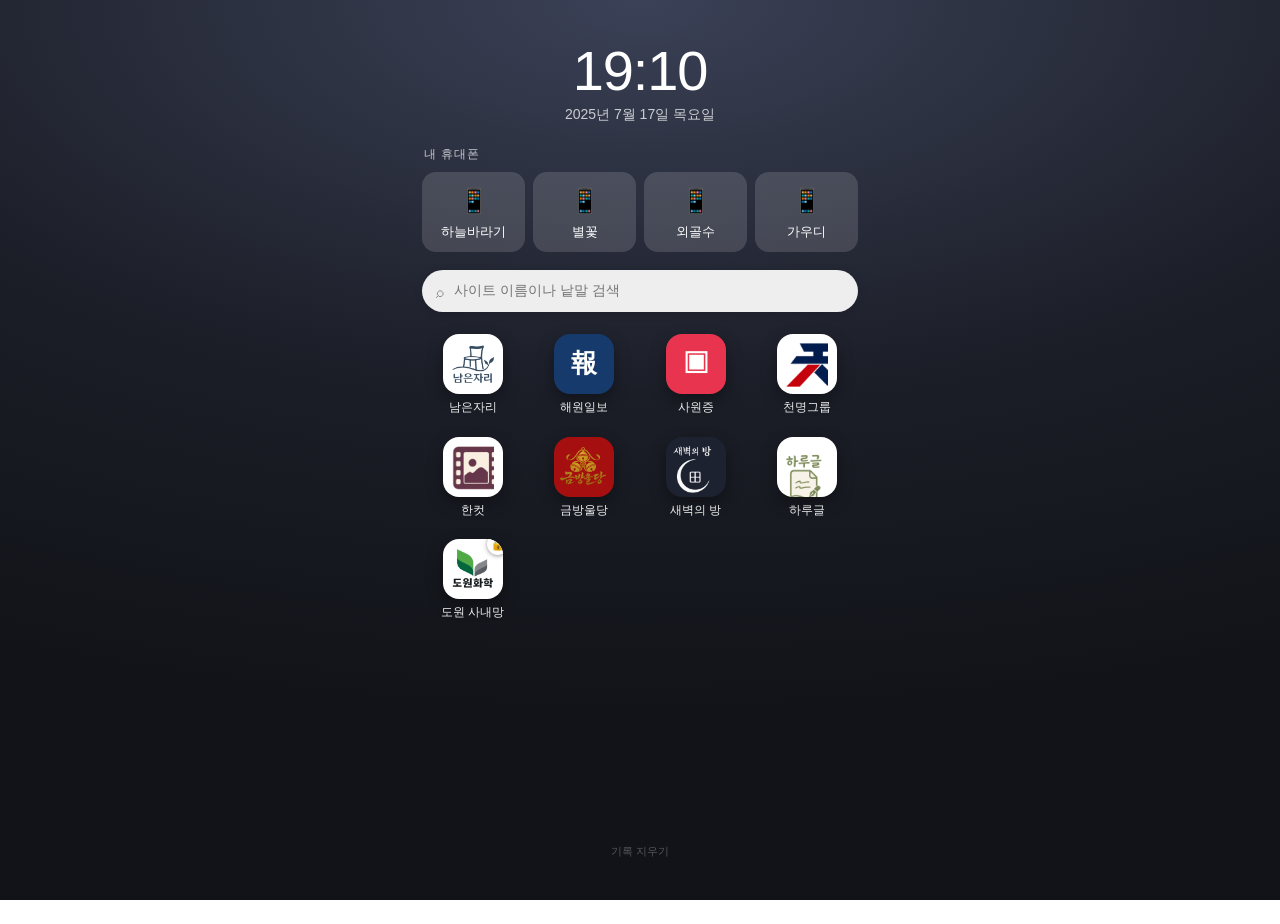
==== site/index.html @ e80f3ec2 "시트 2026-11-25 반영: 4 인물별 휴대폰(S12~S15)·주소창·상인회 카페(S16), 휴대폰 잠금 없앰과 이다음 보안 폴더, 진행 화면을 진행 카드 A~F로 - 빌드: " ====
<!doctype html>
<html lang="ko">
<head>
<meta charset="utf-8">
<meta name="viewport" content="width=device-width, initial-scale=1, viewport-fit=cover">
<meta name="robots" content="noindex, nofollow, noarchive">
<meta name="theme-color" content="#111318">
<title>홈</title>
<link rel="stylesheet" href="assets/style.css?v=202611250617">
</head>
<body>
<div id="app"></div>
<div id="toast" role="status" aria-live="polite"></div>
<noscript>자바스크립트를 켜야 볼 수 있습니다.</noscript>
<script src="assets/data.js?v=202611250617"></script>
<script src="assets/photos.js?v=202611250617"></script>
<script src="assets/app.js?v=202611250617"></script>
</body>
</html>
---- site/assets/style.css ----
/* 꺼지지 않는 이름 · 4막 사이트. 세로 390px 기준, 외부 폰트·CDN 없음 */
:root {
  --sans: "Apple SD Gothic Neo", "Malgun Gothic", "맑은 고딕", "Noto Sans KR", "Noto Sans CJK KR", sans-serif;
  --serif: "AppleMyungjo", "Nanum Myeongjo", "Noto Serif KR", "Noto Serif CJK KR", "Batang", serif;
}
* { box-sizing: border-box; }
html { -webkit-text-size-adjust: 100%; }
body { margin: 0; font-family: var(--sans); font-size: 15px; line-height: 1.55; color: #222; background: #e9e9e9; word-break: keep-all; overflow-wrap: anywhere; }
a { color: inherit; text-decoration: none; }
ul { list-style: none; margin: 0; padding: 0; }
h1, h2, h3 { margin: 0; }
button, input { font: inherit; }
#app { max-width: 480px; margin: 0 auto; min-height: 100vh; background: #fff; position: relative; padding-bottom: 24px; }
.b-hub #app, .b-dev #app { background: transparent; }

/* 공통 */
.pill { position: fixed; left: 50%; bottom: calc(10px + env(safe-area-inset-bottom)); transform: translateX(-50%); z-index: 50; padding: 6px 18px; border-radius: 99px; background: rgba(20, 22, 28, .72); color: #fff; font-size: 12px; letter-spacing: .1em; backdrop-filter: blur(6px); }
#toast { position: fixed; left: 50%; bottom: 70px; transform: translate(-50%, 20px); opacity: 0; transition: .25s; z-index: 60; background: rgba(0, 0, 0, .82); color: #fff; padding: 9px 16px; border-radius: 8px; font-size: 13px; pointer-events: none; max-width: 86vw; text-align: center; }
#toast.on { opacity: 1; transform: translate(-50%, 0); }
.tabs { display: flex; overflow-x: auto; white-space: nowrap; scrollbar-width: none; -webkit-overflow-scrolling: touch; }
.tabs::-webkit-scrollbar { display: none; }
.tabs a { flex: none; padding: 10px 12px; }
.btn { display: inline-block; border: 0; border-radius: 6px; padding: 9px 16px; background: #333; color: #fff; font-size: 14px; cursor: pointer; }
.btn.ghost { background: transparent; color: inherit; box-shadow: inset 0 0 0 1px currentColor; opacity: .75; }
.post-x { padding: 14px 16px; font-size: 15.5px; }
.post-x p { margin: 0 0 1em; }
.post-x.dim { color: #888; }
.ph { margin: 10px 0 14px; padding: 26px 18px 18px; border-radius: 6px; background: repeating-linear-gradient(135deg, #eceae4 0 10px, #e4e1da 10px 20px); color: #555; font-size: 13.5px; position: relative; line-height: 1.6; }
.ph-k { position: absolute; top: 6px; left: 10px; font-size: 10.5px; letter-spacing: .12em; color: #999; }
.rule { margin: 14px 0; padding: 4px 0; border-top: 1px dashed #bbb; border-bottom: 1px dashed #bbb; text-align: center; font-size: 12px; color: #888; }
.blind { margin: 16px; padding: 28px 16px; border-radius: 6px; background: #f2f2f2; color: #777; text-align: center; font-size: 14px; }
.blind small { display: block; margin-top: 6px; font-size: 12px; color: #999; }
.lockbox { margin: 18px 16px; padding: 24px 16px; text-align: center; border: 1px dashed #bbb; border-radius: 8px; color: #666; }
.lk-i { font-size: 28px; }
.lk-m { margin: 6px 0 12px; font-size: 14px; }
.cms { border-top: 8px solid #f2f2f2; padding: 12px 16px; }
.cms-h { font-size: 13px; color: #666; margin-bottom: 6px; }
.cm { padding: 10px 0; border-bottom: 1px solid #f0f0f0; }
.cm.re { padding-left: 18px; background: #fafafa; }
.cm-h { font-size: 12.5px; color: #888; display: flex; gap: 8px; align-items: baseline; flex-wrap: wrap; }
.cm-who { font-weight: 700; color: #444; }
.re-mark { color: #bbb; }
.op { font-size: 10.5px; border: 1px solid currentColor; border-radius: 3px; padding: 0 3px; color: #c55; font-weight: 400; }
.cm-x { font-size: 14.5px; margin-top: 2px; }
.cm-empty { padding: 20px 16px; text-align: center; color: #999; font-size: 13px; }
.lbl { font-size: 10.5px; padding: 1px 5px; border-radius: 3px; background: #444; color: #fff; vertical-align: 2px; font-weight: 400; }
.dim { opacity: .62; }
.pager { display: flex; flex-wrap: wrap; justify-content: center; gap: 4px; padding: 14px; font-size: 13px; }
.pager a, .pager b { min-width: 28px; padding: 3px 6px; text-align: center; border-radius: 4px; }
.pager b { background: #444; color: #fff; }
.search { display: flex; gap: 6px; padding: 10px 16px; }
.search input { flex: 1; min-width: 0; padding: 8px 10px; border: 1px solid #ccc; border-radius: 4px; background: #fff; color: #222; }
.search button { padding: 8px 12px; border: 0; border-radius: 4px; background: #555; color: #fff; }
.hits { padding: 0 16px; font-size: 13px; color: #777; }
.bdesc { margin: 0; padding: 10px 16px; font-size: 12.5px; color: #777; background: #fafafa; border-bottom: 1px solid #eee; }
.crumb { font-size: 12px; color: #888; margin-bottom: 4px; }
.likes { text-align: center; padding: 6px 0 16px; font-size: 13px; color: #888; }
.more { display: block; margin: 12px 16px; padding: 10px; text-align: center; border: 1px solid #ddd; border-radius: 6px; font-size: 14px; }
.login-box { margin: 20px 16px; padding: 18px 16px; border: 1px solid #ddd; border-radius: 8px; background: #fff; color: #222; }
.login-box h2 { font-size: 17px; margin-bottom: 10px; }
.login-box label { display: block; font-size: 13px; color: #666; margin-bottom: 10px; }
.login-box input { display: block; width: 100%; margin-top: 4px; padding: 10px; border: 1px solid #ccc; border-radius: 5px; font-size: 16px; background: #fff; color: #222; }
.login-box .btn { width: 100%; margin-top: 4px; }
.login-box p { font-size: 14px; }
.login-err { color: #c33; font-size: 13px; margin: 8px 0 0; }
.hint { color: #888; font-size: 12px !important; }
.me-box { padding: 18px 16px; border-bottom: 8px solid #f2f2f2; }
.me-box h2 { font-size: 18px; }
.me-box h2 small { font-size: 12px; color: #999; font-weight: 400; }
.me-box p { margin: 4px 0 12px; font-size: 13px; color: #888; }
.me-h { font-size: 13px; color: #777; padding: 12px 16px 4px; font-weight: 400; }
.me-list li a { display: block; padding: 11px 16px; border-bottom: 1px solid #f0f0f0; }
.me-list b { font-weight: 500; }
.me-list span { display: block; font-size: 12px; color: #999; }
.me-sec { padding: 12px 16px 6px; font-size: 12.5px; font-weight: 700; color: #666; border-bottom: 1px solid #f0f0f0; }
.me-cms p { margin: 0 0 3px; font-size: 14px; line-height: 1.45; }
.me-cms span { overflow: hidden; text-overflow: ellipsis; white-space: nowrap; }
.me-box h2 .av, .me-box h2 img.av { width: 26px; height: 26px; vertical-align: -6px; margin-right: 7px; }
.pg-h { padding: 12px 16px; font-size: 16px; border-bottom: 1px solid #eee; }
.pg-h small { font-size: 12px; color: #999; font-weight: 400; }
.th-list li a { display: grid; grid-template-columns: 1fr auto; padding: 12px 16px; border-bottom: 1px solid #f0f0f0; }
.th-list p { grid-column: 1 / -1; margin: 2px 0; font-size: 13.5px; color: #666; }
.th-list em { grid-column: 1 / -1; font-size: 11.5px; color: #aaa; font-style: normal; }
.th-n { font-size: 11px; background: #888; color: #fff; border-radius: 99px; padding: 0 7px; align-self: center; }
.note-list { padding: 8px 12px; }
.note { margin: 8px 0; padding: 10px 12px; border: 1px solid #e3e3e3; border-radius: 6px; background: #fff; }
.note.sent { background: #f6f8fb; }
.note-h { display: flex; justify-content: space-between; gap: 8px; font-size: 12px; color: #888; margin-bottom: 4px; }
.note-h em { font-style: normal; }
.note-x { font-size: 14.5px; }

/* 광고 */
.ad { display: block; margin: 0; padding: 10px 14px; background: #f7f3e8; border: 1px solid #e7dfc8; font-size: 13px; color: #5a4a20; position: relative; }
.ad-badge { display: inline-block; font-size: 9.5px; letter-spacing: .08em; padding: 0 4px; margin-right: 6px; border: 1px solid currentColor; border-radius: 2px; opacity: .7; vertical-align: 1px; }
.ad-who { margin-right: 6px; }
.ad-top { border-width: 0 0 1px; }
.ad-mid { margin: 10px 12px; border-radius: 6px; }
.ad-bottom { margin: 16px 12px 0; border-radius: 6px; }
.ad-cached { filter: saturate(.7); }
.ad-cached::after { content: ""; position: absolute; inset: 0; background: repeating-linear-gradient(0deg, rgba(255, 255, 255, .0) 0 3px, rgba(255, 255, 255, .25) 3px 4px); pointer-events: none; }
.ad-halt { margin: 0; padding: 18px; text-align: center; background: #f4f4f4; color: #aaa; font-size: 12px; letter-spacing: .1em; border: 1px dashed #d4d4d4; }
.ad-row { list-style: none; }

/* ── 허브 ── */
body.b-hub { background: radial-gradient(120% 80% at 50% 0%, #3b4157 0%, #1b1e27 55%, #111318 100%) fixed; color: #fff; }
.hub { min-height: 100vh; padding: 40px 22px 30px; display: flex; flex-direction: column; }
.hub-clock { text-align: center; margin-bottom: 34px; }
.hub-clock b { display: block; font-size: 56px; font-weight: 200; letter-spacing: -.02em; line-height: 1.1; }
.hub-clock span { font-size: 14px; opacity: .75; }
.hub-grid { display: grid; grid-template-columns: repeat(4, 1fr); gap: 22px 10px; }
.app { display: flex; flex-direction: column; align-items: center; gap: 6px; text-align: center; }
.app-ic { width: 60px; height: 60px; border-radius: 16px; display: grid; place-items: center; font-size: 26px; font-weight: 700; color: #fff; position: relative; box-shadow: 0 6px 16px rgba(0, 0, 0, .35); font-family: var(--serif); }
.app-lock { position: absolute; right: -6px; top: -6px; font-size: 13px; font-style: normal; background: #fff; border-radius: 99px; width: 22px; height: 22px; display: grid; place-items: center; box-shadow: 0 1px 4px rgba(0, 0, 0, .4); }
.app-l { font-size: 11.5px; line-height: 1.25; opacity: .92; }
.hub-reset { margin-top: auto; align-self: center; background: none; border: 0; color: rgba(255, 255, 255, .28); font-size: 11px; padding: 30px 10px 10px; }

/* ── S1 남은자리 : 2010년대 커뮤니티 ── */
body.b-S1 { background: #dcdfdb; }
.skin-S1 { font-size: 14px; }
.s1-h { background: #4d5b52; color: #fff; padding: 12px 14px 10px; display: flex; align-items: baseline; gap: 8px; flex-wrap: wrap; }
.s1-logo { font-size: 21px; font-weight: 800; letter-spacing: -.03em; }
.s1-tag { font-size: 11px; opacity: .7; flex: 1; }
.s1-acct { font-size: 12px; padding: 2px 8px; border: 1px solid rgba(255, 255, 255, .5); border-radius: 3px; }
.s1-tabs { background: #f3f4f1; border-bottom: 2px solid #4d5b52; font-size: 13px; }
.s1-tabs a.on { font-weight: 700; color: #2f3b33; box-shadow: inset 0 -3px 0 #4d5b52; }
.s1-pin li a { display: block; padding: 8px 14px; border-bottom: 1px solid #eee; background: #fbfbf7; font-size: 13px; }
.pin { font-size: 10.5px; background: #c0392b; color: #fff; padding: 1px 5px; border-radius: 2px; margin-right: 6px; }
.s1-row a { display: block; padding: 9px 14px; border-bottom: 1px solid #ececec; }
.s1-t { font-size: 14.5px; color: #222; }
.s1-row .hd { color: #4d5b52; font-size: 12.5px; }
.s1-row .cc { color: #e46a2c; font-size: 12px; }
.s1-m { font-size: 11.5px; color: #999; margin-top: 2px; }
.s1-row.secret .s1-t { color: #8a8a8a; }
.s1-ph { padding: 14px 16px 10px; border-bottom: 1px solid #e3e3e3; background: #fbfbf9; }
.s1-ph h1 { font-size: 18px; line-height: 1.4; }
.s1-pm { font-size: 12px; color: #888; margin-top: 4px; }
.s1-f { padding: 18px 14px; font-size: 11px; color: #999; text-align: center; }
.skin-S1 .ad { background: #fffbe9; }

/* ── S5 해원일보 : 신문 ── */
body.b-S5 { background: #e6e9ee; }
.s5-h { text-align: center; padding: 10px 14px 8px; border-bottom: 3px double #163a6b; }
.s5-date { font-size: 11px; color: #777; text-align: left; }
.s5-logo { display: block; font-family: var(--serif); font-size: 36px; font-weight: 900; color: #163a6b; letter-spacing: .08em; line-height: 1.2; }
.s5-sub { font-size: 10.5px; color: #888; letter-spacing: .08em; }
.s5-tabs { background: #163a6b; color: #cfd8e8; font-size: 13.5px; }
.s5-tabs a.on { color: #fff; font-weight: 700; box-shadow: inset 0 -3px 0 #f2c14e; }
.s5-sec { font-family: var(--serif); font-size: 17px; padding: 14px 16px 6px; border-bottom: 1px solid #163a6b; margin: 0 0 4px; }
.s5-it a { display: block; padding: 12px 16px; border-bottom: 1px solid #eee; }
.s5-it h3 { font-family: var(--serif); font-size: 16px; line-height: 1.4; font-weight: 700; }
.s5-it.big h3 { font-size: 19px; }
.s5-it p { margin: 6px 0 0; font-size: 13.5px; color: #555; }
.s5-m { font-size: 11.5px; color: #999; margin-top: 4px; }
.s5-ah { padding: 16px 16px 10px; border-bottom: 1px solid #ddd; }
.s5-ah h1 { font-family: var(--serif); font-size: 21px; line-height: 1.45; }
.s5-by { font-size: 12px; color: #888; margin-top: 8px; }
.s5-x { font-family: var(--serif); font-size: 16.5px; line-height: 1.85; }
.s5-f { padding: 18px; font-size: 11px; text-align: center; color: #999; background: #f5f6f8; margin-top: 18px; }
.chips { display: flex; gap: 6px; padding: 0 16px 8px; overflow-x: auto; }
.chips a { flex: none; padding: 3px 10px; border: 1px solid #c8d0de; border-radius: 99px; font-size: 12.5px; color: #163a6b; }
.chips a.on { background: #163a6b; color: #fff; }
.skin-S5 .ad { background: #eef3fb; border-color: #d4dff0; color: #234; }
.skin-S5 .ad-top { text-align: center; }

/* ── S9 사원증 : 직장인 익명 앱 ── */
body.b-S9 { background: #f2f3f5; }
.skin-S9 { background: #f2f3f5 !important; }
.s9-h { background: #fff; padding: 12px 16px; display: flex; justify-content: space-between; align-items: center; border-bottom: 1px solid #eee; }
.s9-logo { font-weight: 900; font-size: 20px; color: #e8344e; letter-spacing: -.04em; }
.s9-s { font-size: 22px; color: #555; }
/* 회사 목록 */
.s9-back { font-size: 26px; line-height: 1; margin-right: 6px; color: #555; }
.s9-h .s9-logo { flex: 1; }
.s9-sec { font-size: 15px; padding: 14px 16px 4px; }
.s9-cos { margin: 4px 10px; background: #fff; border-radius: 10px; }
.s9-cos li a { display: grid; grid-template-columns: 40px 1fr auto; gap: 12px; align-items: center; padding: 11px 14px; border-bottom: 1px solid #f1f2f4; }
.s9-cos li:last-child a { border-bottom: 0; }
.s9-cos b { display: block; font-size: 15px; }
.s9-cos small, .s9-coh small { font-size: 12px; color: #8a8f99; }
.s9-cos em { font-style: normal; color: #bbb; font-size: 20px; }
.s9-lg { width: 40px; height: 40px; border-radius: 10px; display: grid; place-items: center; color: #fff; font-weight: 800; font-size: 17px; }
.s9-coh { display: flex; align-items: center; gap: 12px; padding: 12px 16px; background: #fff; border-bottom: 1px solid #eee; }
.s9-coh b { display: block; font-size: 17px; }
.s9-err { margin: 60px 24px; text-align: center; color: #666; }
.s9-err-i { font-size: 40px; color: #c7cbd2; }
.s9-err b { display: block; margin: 10px 0 6px; font-size: 16px; color: #333; }
.s9-err p { font-size: 13px; margin: 0 0 18px; }
.s9-tabs { background: #fff; font-size: 14px; border-bottom: 1px solid #eee; }
.s9-tabs a { color: #999; }
.s9-tabs a.on { color: #111; font-weight: 700; box-shadow: inset 0 -2px 0 #111; }
.skin-S9 .bdesc { background: transparent; border: 0; }
.s9-c a { display: block; margin: 8px 10px; padding: 14px; background: #fff; border-radius: 10px; }
.s9-co { font-size: 12px; color: #8a8f99; }
.s9-c h3 { font-size: 15.5px; margin: 4px 0; line-height: 1.4; }
.s9-c p { margin: 0; font-size: 13.5px; color: #666; display: -webkit-box; -webkit-line-clamp: 2; -webkit-box-orient: vertical; overflow: hidden; }
.s9-m { display: flex; gap: 12px; margin-top: 8px; font-size: 12px; color: #9aa0aa; }
.s9-m.big { padding: 0 16px 12px; }
.s9-ph { padding: 16px; background: #fff; }
.s9-ph h1 { font-size: 18px; line-height: 1.4; margin-bottom: 6px; }
.skin-S9 .post-x, .skin-S9 .cms { background: #fff; }
.skin-S9 .ad { background: #fff; border: 0; border-radius: 10px; margin: 8px 10px; color: #333; }
.skin-S9 .ad-badge { color: #e8344e; }

/* ── S10 새벽의 방 : 다크·저채도 ── */
body.b-S10 { background: #0e1015; }
.skin-S10 { background: #14161c !important; color: #b9bec9; }
.s10-109 { position: sticky; top: 0; z-index: 10; background: #2a2620; color: #e6cf9c; padding: 8px 14px; font-size: 12.5px; border-bottom: 1px solid #3c352a; }
.s10-109 b { display: block; font-size: 14px; color: #f3dfb0; }
.s10-109 span { opacity: .85; }
.s10-h { display: flex; justify-content: space-between; align-items: center; padding: 14px 16px 8px; }
.s10-logo { font-size: 18px; color: #d4d8e0; letter-spacing: .05em; }
.s10-logo::before { content: "☾ "; color: #7d8aa8; }
.s10-acct { font-size: 12px; color: #7d8496; }
.s10-tabs { font-size: 13.5px; border-bottom: 1px solid #23262f; }
.s10-tabs a { color: #6d7384; }
.s10-tabs a.on { color: #cfd4de; box-shadow: inset 0 -2px 0 #56607a; }
.skin-S10 .bdesc { background: #181b22; color: #6d7384; border-color: #23262f; }
.s10-r a, .s10-r.del { display: block; padding: 12px 16px; border-bottom: 1px solid #1f222a; }
.s10-r.del { color: #535868; font-size: 13px; display: flex; justify-content: space-between; }
.s10-r.del em { font-style: normal; font-size: 11px; }
.s10-t { color: #c3c8d2; font-size: 14.5px; }
.s10-t b { color: #7d8aa8; font-size: 12px; font-weight: 400; }
.s10-m { font-size: 11.5px; color: #5d6373; margin-top: 2px; }
.s10-ph { padding: 16px; border-bottom: 1px solid #23262f; }
.s10-ph h1 { font-size: 17px; color: #d4d8e0; font-weight: 500; }
.skin-S10 .post-x { color: #b9bec9; line-height: 1.8; }
.skin-S10 .cms { border-color: #0e1015; }
.skin-S10 .cm { border-color: #1f222a; }
.skin-S10 .cm.re { background: #171a21; }
.skin-S10 .cm-who { color: #9aa1b0; }
.skin-S10 .blind, .skin-S10 .lockbox { background: #191c23; color: #6d7384; border-color: #2a2e38; }
.skin-S10 .login-box, .skin-S10 .note { background: #191c23; border-color: #2a2e38; color: #b9bec9; }
.skin-S10 .login-box input { background: #0f1116; border-color: #2a2e38; color: #ddd; }
.skin-S10 .btn { background: #3a4152; }
.skin-S10 .pager b { background: #3a4152; }
.skin-S10 .th-list li a, .skin-S10 .me-list li a, .skin-S10 .pg-h, .skin-S10 .me-box { border-color: #1f222a; }
.skin-S10 .note.sent { background: #1c2029; }
.s10-ad { background: #191c23 !important; border-color: #2a2e38 !important; color: #9aa1b0 !important; }
.s10-f { padding: 18px; font-size: 11px; text-align: center; color: #4d5260; }

/* ── S6 금방울당 : 2000년대 점집 홈페이지 ── */
body.b-S6 { background: #5a0000 url("data:image/svg+xml,%3Csvg xmlns='http://www.w3.org/2000/svg' width='40' height='40'%3E%3Ctext x='8' y='28' font-size='20' fill='%23700000'%3E%E5%8D%8D%3C/text%3E%3C/svg%3E"); }
.skin-S6 { background: #fff8dc !important; color: #3a0000; font-family: "Gungsuh", "궁서", var(--serif); }
.s6-h { background: linear-gradient(#b30000, #7a0000); color: #ffd700; text-align: center; padding: 10px 6px 0; border-bottom: 4px ridge #ffd700; }
.s6-bells { font-size: 13px; letter-spacing: .4em; }
.s6-logo { display: block; font-size: 38px; font-weight: 900; text-shadow: 2px 2px 0 #4a0000, 0 0 10px #ff0; letter-spacing: .1em; }
.s6-sub { font-size: 12px; color: #ffe9a0; margin-bottom: 6px; }
.s6-mq { overflow: hidden; white-space: nowrap; background: #000; color: #ff0; font-size: 13px; padding: 4px 0; }
.s6-mq span { display: inline-block; padding-left: 100%; animation: mq 22s linear infinite; }
@keyframes mq { to { transform: translateX(-100%); } }
.s6-nav { display: flex; flex-wrap: wrap; justify-content: center; gap: 4px; padding: 8px; background: #ffe4b5; border-bottom: 2px dotted #b30000; }
.s6-nav a { padding: 3px 8px; background: #b30000; color: #fff; font-size: 13px; border: 2px outset #ff6b6b; }
.s6-nav a.on { background: #ffd700; color: #b30000; border-style: inset; }
.s6-acct { text-align: center; font-size: 12.5px; padding: 6px; color: #8b0000; }
.s6-acct a { text-decoration: underline; color: #00f; }
.s6-tt { text-align: center; font-size: 18px; color: #b30000; padding: 10px; }
.s6-tb { width: calc(100% - 16px); margin: 0 8px; border-collapse: collapse; font-size: 13.5px; background: #fff; }
.s6-tb th { background: #8b0000; color: #ffd700; padding: 4px; border: 1px solid #b8860b; font-weight: 400; }
.s6-tb td { border: 1px solid #deb887; padding: 6px; vertical-align: top; }
.s6-tb td:first-child, .s6-tb td:last-child { text-align: center; font-size: 11.5px; white-space: nowrap; color: #996; }
.s6-tb a { color: #00c; text-decoration: underline; }
.s6-tb .cc { color: #f00; font-size: 11px; }
.s6-w { font-size: 11px; color: #996; }
.s6-ph { margin: 10px 8px 0; padding: 10px; background: #8b0000; color: #ffe9a0; font-size: 12px; }
.s6-ph h1 { font-size: 18px; color: #ffd700; margin-bottom: 4px; }
.s6-x { margin: 0 8px; background: #fff; border: 2px solid #8b0000; border-top: 0; font-size: 15px; }
.skin-S6 .cms { border: 0; background: #fff3c4; margin: 10px 8px; }
.skin-S6 .ad { background: #ff0; color: #c00; border: 3px double #c00; font-weight: 700; text-align: center; animation: blink 1.4s steps(2) infinite; }
@keyframes blink { 50% { border-color: #ffd700; } }
.skin-S6 .pager a { color: #00c; text-decoration: underline; }
.skin-S6 .pager b { background: #b30000; }
.s6-f { font-size: 11px; text-align: center; padding: 14px 8px; color: #8b4513; font-family: var(--sans); }
.skin-S6 .login-box, .skin-S6 .note { border: 2px solid #8b0000; background: #fff; }
.skin-S6 .btn { background: #b30000; border-radius: 0; }

/* ── S8 천명그룹 : 반듯한 대기업 ── */
body.b-S8 { background: #e8edf4; }
.s8-h { padding: 14px 18px; display: flex; align-items: baseline; gap: 10px; border-bottom: 1px solid #e3e8f0; }
.s8-logo { font-size: 18px; color: #0b2f6b; font-weight: 700; }
.s8-logo b { font-family: var(--serif); background: #0b4fa8; color: #fff; padding: 0 6px; margin-right: 4px; }
.s8-en { font-size: 9.5px; color: #8a96a8; letter-spacing: .2em; }
.s8-tabs { font-size: 14px; border-bottom: 1px solid #e3e8f0; }
.s8-tabs a { color: #5d6b80; }
.s8-tabs a.on { color: #0b4fa8; font-weight: 700; box-shadow: inset 0 -2px 0 #0b4fa8; }
.s8-hero { display: block; padding: 46px 22px 40px; background: linear-gradient(135deg, #0b2f6b, #0b4fa8 60%, #4c89d8); color: #fff; }
.s8-hero small { font-size: 11px; letter-spacing: .2em; opacity: .7; }
.s8-hero b { display: block; font-size: 24px; line-height: 1.35; margin: 8px 0; }
.s8-hero span { font-size: 14px; opacity: .85; }
.s8-card { margin: 14px 14px 0; padding: 14px; border: 1px solid #e3e8f0; border-radius: 4px; }
.s8-card h2 { font-size: 15px; color: #0b2f6b; margin-bottom: 6px; }
.s8-card li { display: flex; justify-content: space-between; gap: 10px; padding: 5px 0; font-size: 13.5px; border-top: 1px solid #f2f4f8; }
.s8-card li a { overflow: hidden; text-overflow: ellipsis; white-space: nowrap; }
.s8-card em { font-style: normal; font-size: 11.5px; color: #9aa6b8; flex: none; }
.s8-sh { padding: 22px 18px 16px; background: #f5f8fc; border-bottom: 1px solid #e3e8f0; }
.s8-sh h1 { font-size: 21px; color: #0b2f6b; }
.s8-sh p { margin: 6px 0 0; font-size: 13px; color: #6a778c; }
.s8-r a { display: block; padding: 13px 18px; border-bottom: 1px solid #eef1f6; }
.s8-r b { font-weight: 500; display: block; }
.s8-r span { font-size: 12px; color: #9aa6b8; }
.st { font-style: normal; font-size: 11px; padding: 0 5px; border: 1px solid #b6c2d4; color: #6a778c; border-radius: 2px; }
.st.ok { border-color: #0b4fa8; color: #0b4fa8; }
.s8-ph { padding: 18px 18px 12px; border-bottom: 1px solid #e3e8f0; font-size: 12.5px; color: #8a96a8; }
.s8-ph h1 { font-size: 19px; color: #10203a; line-height: 1.4; margin-bottom: 6px; }
.s8-x { color: #2b3648; }
.skin-S8 .cms { border-top-color: #f5f8fc; }
.skin-S8 .ad { background: #f5f8fc; border-color: #e3e8f0; color: #31445f; }
.s8-f { margin-top: 20px; padding: 20px 18px; background: #10203a; color: #8a96a8; font-size: 11px; line-height: 1.7; }

/* ── S7 도원화학 사내망 : 밋밋한 인트라넷 ── */
body.b-S7 { background: #d9dee6; }
.skin-S7 { background: #eef1f5 !important; font-size: 13.5px; }
.s7-h { background: #2b4c7e; color: #fff; padding: 10px 14px; display: flex; justify-content: space-between; align-items: center; gap: 8px; flex-wrap: wrap; }
.s7-logo { font-size: 15px; letter-spacing: .05em; }
.s7-me { font-size: 11.5px; opacity: .85; }
.s7-me a { text-decoration: underline; }
.s7-tabs { background: #dfe5ee; font-size: 13px; border-bottom: 1px solid #c3cbd8; }
.s7-tabs a.on { background: #fff; font-weight: 700; color: #2b4c7e; }
.s7-banner { background: #fff9e6 !important; color: #6b5500 !important; border-color: #f0e2b0 !important; font-size: 12.5px; }
.s7-tt { font-size: 15px; padding: 12px 14px 0; color: #2b4c7e; }
.skin-S7 .bdesc { background: transparent; border: 0; }
.s7-tb { width: calc(100% - 20px); margin: 6px 10px; border-collapse: collapse; background: #fff; font-size: 13px; }
.s7-tb th { white-space: nowrap; background: #e6ebf2; border-top: 2px solid #2b4c7e; padding: 6px 4px; font-weight: 500; color: #445; }
.s7-tb td { border-bottom: 1px solid #e3e7ee; padding: 7px 5px; vertical-align: top; }
.s7-tb td:first-child, .s7-tb td:last-child { text-align: center; color: #889; font-size: 11.5px; white-space: nowrap; }
.s7-tb td.t { text-align: left; color: #222; }
.s7-tb .w { font-size: 11px; color: #99a; }
.s7-tb .cc { color: #2b4c7e; font-size: 11px; }
.s7-ph { padding: 12px 10px 0; }
.s7-ph h1 { font-size: 16px; padding: 8px 4px; }
.s7-meta { width: 100%; border-collapse: collapse; font-size: 12px; background: #fff; }
.s7-meta th, .s7-meta td { border: 1px solid #dde2ea; padding: 4px 6px; }
.s7-meta th { background: #f2f4f8; font-weight: 400; color: #667; white-space: nowrap; }
.s7-x { margin: 10px; background: #fff; border: 1px solid #dde2ea; font-family: "Dotum", "돋움", var(--sans); font-size: 14px; }
.skin-S7 .cms { background: #fff; margin: 0 10px; border: 1px solid #dde2ea; }
.s7-f { text-align: center; font-size: 11px; color: #889; padding: 16px; }
.s7-gate { padding: 60px 18px 20px; text-align: center; }
.s7-gl { font-size: 24px; color: #2b4c7e; letter-spacing: .05em; }
.s7-gate > p { font-size: 13px; color: #667; }
.s7-gate .login-box { text-align: left; border-color: #c3cbd8; }
.s7-gate .btn { background: #2b4c7e; border-radius: 2px; }
.s7-gate small { display: block; font-size: 11px; color: #99a; margin-top: 10px; }
.s7-warn { margin: 0 16px; padding: 10px 12px; border: 1px solid #e0a800; background: #fff6d6; color: #6b5500; font-size: 12.5px; text-align: left; }
.s7-warn b { display: block; }

/* ── S4 한컷 : 사진 SNS ── */
body.b-S4 { background: #fafafa; }
.s4-h { position: sticky; top: 0; z-index: 5; display: flex; justify-content: space-between; align-items: center; padding: 10px 16px; background: rgba(255, 255, 255, .96); border-bottom: 1px solid #efefef; }
.s4-logo { font-size: 22px; font-weight: 800; font-style: italic; letter-spacing: -.04em; background: linear-gradient(90deg, #f09433, #dc2743, #8a3ab9); -webkit-background-clip: text; background-clip: text; color: transparent; }
.s4-dm { font-size: 20px; position: relative; }
.s4-dm i { position: absolute; right: -10px; top: -4px; font-size: 10px; font-style: normal; }
.s4-prof { display: grid; grid-template-columns: auto 1fr; gap: 14px 16px; padding: 16px; align-items: center; }
.s4-av { width: 78px; height: 78px; border-radius: 50%; display: grid; place-items: center; font-weight: 700; color: #fff; background: linear-gradient(135deg, #f7b267, #e05780); box-shadow: 0 0 0 3px #fff, 0 0 0 5px #e05780; }
.s4-av.sm { width: 30px; height: 30px; font-size: 10px; box-shadow: none; }
.s4-stats { display: flex; justify-content: space-around; text-align: center; font-size: 12.5px; color: #555; }
.s4-stats b { display: block; font-size: 16px; color: #111; }
.s4-bio { grid-column: 1 / -1; font-size: 13.5px; }
.s4-bio span, .s4-bio small { color: #8e8e8e; }
.s4-grid { display: grid; grid-template-columns: repeat(3, 1fr); gap: 2px; }
.s4-tile { aspect-ratio: 1; display: flex; align-items: flex-end; padding: 6px; color: rgba(40, 30, 30, .55); font-size: 10.5px; line-height: 1.3; overflow: hidden; }
.s4-tile.blind-t { background: #e9e9e9; justify-content: center; align-items: center; font-size: 22px; color: #aaa; position: relative; }
.s4-tile.blind-t i { position: absolute; inset: -12px; filter: blur(9px) brightness(.75) saturate(.6); }
.s4-tile.blind-t i + span { position: relative; width: 34px; height: 34px; border-radius: 50%; border: 2px solid rgba(255, 255, 255, .85); color: #fff; display: grid; place-items: center; font-size: 18px; font-weight: 700; visibility: visible; }
.s4-ph { display: flex; align-items: center; gap: 8px; padding: 10px 14px; font-size: 14px; }
.s4-photo { aspect-ratio: 1; display: flex; align-items: center; justify-content: center; padding: 28px; text-align: center; color: rgba(30, 20, 20, .62); font-size: 14px; line-height: 1.65; }
.s4-photo.blind-p { background: #ececec; color: #888; }
.s4-act { padding: 8px 14px 0; font-weight: 700; font-size: 14px; }
.s4-cap { padding: 4px 14px; font-size: 14.5px; }
.s4-cap p { display: inline; margin: 0; }
.s4-cap p + p::before { content: ""; display: block; height: .5em; }
.s4-d { padding: 4px 14px 10px; font-size: 11px; color: #8e8e8e; }
.skin-S4 .cms { border-top: 1px solid #efefef; }
.s4-ad { background: #fff !important; border: 1px solid #efefef !important; color: #262626 !important; margin: 10px 0 !important; border-radius: 0 !important; }
.s4-tabbar { position: fixed; bottom: 0; left: 50%; transform: translateX(-50%); width: 100%; max-width: 480px; display: flex; justify-content: space-around; background: #fff; border-top: 1px solid #efefef; padding: 8px 0 calc(8px + env(safe-area-inset-bottom)); font-size: 20px; z-index: 40; }
.s4-tabbar a { opacity: .45; }
.s4-tabbar a.on { opacity: 1; }
.skin-S4 .skin-S4 { padding-bottom: 70px; }

/* ── 휴대폰 (S2·S3·WIRO·보관함) ── */
body.b-dev { background: #2a2c31; }
.phone { min-height: 100vh; color: #111; background: #f6f6f7; position: relative; overflow: hidden; }
.sbar { display: flex; justify-content: space-between; padding: 6px 18px 4px; font-size: 12px; font-weight: 600; position: relative; z-index: 3; }
.phone.lock .sbar, .phone .home ~ .sbar { color: #fff; }
.lock .sbar { color: #fff; position: absolute; left: 0; right: 0; }
.ls-wall { min-height: 100vh; padding: 70px 24px 90px; color: #fff; text-align: center; display: flex; flex-direction: column; align-items: center; }
.flowers { background: radial-gradient(circle at 25% 30%, #f6c6d0 0 8%, transparent 9%), radial-gradient(circle at 70% 22%, #f9e4a8 0 6%, transparent 7%), radial-gradient(circle at 60% 70%, #f2b6c4 0 10%, transparent 11%), radial-gradient(circle at 20% 80%, #d7e8b5 0 7%, transparent 8%), linear-gradient(170deg, #7d8e6a, #4b5a45 70%, #2e372b); }
.sea-photo { background: linear-gradient(rgba(0, 0, 0, .25), rgba(0, 0, 0, .1) 40%, rgba(0, 0, 0, .45)), url(../img/S2-WALL.jpg) center / cover; }
.sea { background: linear-gradient(180deg, #8fb4cf 0%, #6f98b8 38%, #3e6f93 40%, #24506f 70%, #173245 100%); }
.plain { background: linear-gradient(180deg, #232631, #12141a); }
.ls-clock { font-size: 64px; font-weight: 200; line-height: 1; }
.ls-date { font-size: 14px; opacity: .85; margin-top: 6px; }
.ls-noti { margin-top: 18px; padding: 8px 14px; border-radius: 14px; background: rgba(255, 255, 255, .2); font-size: 12px; backdrop-filter: blur(6px); }
.ls-msg { margin: auto 0 10px; font-size: 14px; opacity: .9; }
.ls-back { display: inline-block; margin-top: 18px; font-size: 13px; color: rgba(255, 255, 255, .7); }
.pat { width: 260px; max-width: 80vw; touch-action: none; }
.pat svg { width: 100%; display: block; }
.pat-dot { fill: rgba(255, 255, 255, .55); transition: r .1s; }
.pat-dot.on { fill: #fff; r: 15; }
.pat-line { fill: none; stroke: rgba(255, 255, 255, .85); stroke-width: 6; stroke-linecap: round; stroke-linejoin: round; }
.pat.bad .pat-line { stroke: #ff6b6b; }
.shake { animation: shake .4s; }
@keyframes shake { 20%, 60% { transform: translateX(-10px); } 40%, 80% { transform: translateX(10px); } }
.pinpad { width: 270px; }
.pin-dots { display: flex; justify-content: center; gap: 16px; margin-bottom: 22px; }
.pin-dots i { width: 13px; height: 13px; border-radius: 50%; border: 1.5px solid #fff; }
.pin-dots i.on { background: #fff; }
.pin-keys { display: grid; grid-template-columns: repeat(3, 1fr); gap: 14px 22px; }
.pin-keys button { aspect-ratio: 1; border-radius: 50%; border: 0; background: rgba(255, 255, 255, .18); color: #fff; font-size: 26px; font-weight: 300; backdrop-filter: blur(4px); }
.pin-keys button:active { background: rgba(255, 255, 255, .45); }
.home { min-height: 100vh; padding: 60px 24px; margin-top: -26px; display: flex; flex-direction: column; }
.home-grid { display: grid; grid-template-columns: repeat(4, 1fr); gap: 22px 8px; color: #fff; font-size: 11.5px; text-align: center; text-shadow: 0 1px 3px rgba(0, 0, 0, .5); }
.home-grid a { display: flex; flex-direction: column; align-items: center; gap: 6px; }
.ic { width: 56px; height: 56px; border-radius: 15px; display: grid; place-items: center; font-style: normal; font-size: 24px; font-weight: 700; color: #fff; text-shadow: none; box-shadow: 0 4px 10px rgba(0, 0, 0, .25); }
.ic.doran { background: #2bb39a; }
.ic.sms { background: #4a8cf0; }
.ic.memo { background: #f4c542; color: #6b4e00; }
.ic.photo { background: linear-gradient(135deg, #f5a3b5, #f3d27a, #8dd3c7); }
.ic.rec { background: #e9504c; }
.ic.web.s1 { background: #56635a; font-size: 18px; }
.ic.web.s10 { background: #1d2230; }
.home .ls-back { margin-top: auto; text-align: center; }
.d-app { background: #fff; min-height: calc(100vh - 26px); }
.d-bar { position: sticky; top: 0; z-index: 4; display: grid; grid-template-columns: 40px 1fr 40px; align-items: center; padding: 8px 6px; background: rgba(255, 255, 255, .96); border-bottom: 1px solid #eee; text-align: center; }
.d-bar a { font-size: 26px; line-height: 1; color: #2bb39a; }
.d-bar b { font-size: 16px; }
.d-threads li a { display: grid; grid-template-columns: 44px 1fr auto; gap: 10px; align-items: center; padding: 10px 14px; border-bottom: 1px solid #f2f2f2; }
.d-av { width: 44px; height: 44px; border-radius: 16px; display: grid; place-items: center; color: #fff; font-weight: 700; }
.d-threads p { margin: 0; font-size: 13px; color: #888; overflow: hidden; white-space: nowrap; text-overflow: ellipsis; }
.d-threads div { min-width: 0; }
.d-threads em { font-size: 11px; color: #aaa; font-style: normal; align-self: start; }
.d-empty { text-align: center; font-size: 12px; color: #aaa; padding: 20px; }
.d-notes li a { display: block; padding: 12px 16px; border-bottom: 1px solid #f2f2f2; }
.d-notes b { font-size: 15px; }
.d-notes p { margin: 2px 0; font-size: 13px; color: #888; overflow: hidden; white-space: nowrap; text-overflow: ellipsis; }
.d-notes em { font-size: 11px; color: #bbb; font-style: normal; }
.d-note { padding: 16px 18px; }
.d-note h2 { font-size: 20px; }
.d-note p { font-size: 15.5px; margin: 0 0 1em; }
.d-meta { font-size: 11.5px; color: #aaa; margin: 4px 0 14px; }
.d-gal { display: grid; grid-template-columns: repeat(3, 1fr); gap: 2px; }
.d-gal a { aspect-ratio: 1; display: flex; align-items: flex-end; padding: 5px; color: rgba(255, 255, 255, .9); font-size: 11px; text-shadow: 0 1px 2px rgba(0, 0, 0, .4); }
.d-photo { padding: 14px; background: #111; min-height: calc(100vh - 80px); color: #ddd; }
.d-photo .ph { background: #2a2a2a; color: #e6e6e6; min-height: 280px; display: flex; align-items: center; font-size: 15px; padding: 30px 22px; }
.d-photo .ph-k { color: #777; }
.d-photo p { color: #ccc; }
.d-rec li { border-bottom: 1px solid #f2f2f2; }
.d-rec summary { display: grid; grid-template-columns: 36px 1fr auto; gap: 10px; align-items: center; padding: 10px 14px; list-style: none; cursor: pointer; }
.d-rec summary::-webkit-details-marker { display: none; }
.d-rec summary b { display: block; font-size: 14.5px; font-weight: 500; }
.d-rec summary em { font-size: 11px; color: #aaa; font-style: normal; }
.d-rec summary span { font-size: 12px; color: #888; font-variant-numeric: tabular-nums; }
.play { width: 34px; height: 34px; border-radius: 50%; border: 0; background: #e9504c; color: #fff; font-size: 12px; }
.rec-x { padding: 0 16px 12px 60px; font-size: 13.5px; color: #555; }
.rec-x p { margin: 0 0 .5em; }

.chat { padding: 6px 10px 30px; background: #b2c7d9; min-height: calc(100vh - 80px); }
.chat.doran { background: #cfe5df; }
.chat.sms { background: #fff; }
.chat.s3c { background: #d7dee6; }
.chat.s4chat { background: #fff; min-height: 0; }
.chat-day { text-align: center; margin: 14px 0 8px; font-size: 11.5px; color: #556; }
.chat-day::before, .chat-day::after { content: " — "; opacity: .4; }
.chat-sys { text-align: center; font-size: 12px; color: #555; margin: 6px 0; }
.chat-sys em { font-style: normal; color: #889; font-size: 10.5px; }
.msg { margin: 5px 0; display: flex; flex-direction: column; }
.msg .who { font-size: 11.5px; color: #445; margin: 0 0 2px 4px; }
.msg .row { display: flex; align-items: flex-end; gap: 5px; max-width: 82%; }
.msg.me { align-items: flex-end; }
.msg.me .row { flex-direction: row-reverse; }
.bub { padding: 8px 11px; border-radius: 4px 14px 14px 14px; background: #fff; font-size: 14.5px; line-height: 1.5; box-shadow: 0 1px 1px rgba(0, 0, 0, .05); }
.msg.me .bub { border-radius: 14px 4px 14px 14px; background: #fde16f; }
.doran .msg.me .bub { background: #2bb39a; color: #fff; }
.sms .bub { background: #e9e9eb; border-radius: 16px; }
.sms .msg.me .bub { background: #3b82f6; color: #fff; border-radius: 16px; }
.s4chat .bub { background: #efefef; border-radius: 18px; }
.s4chat .msg.me .bub { background: #3797f0; color: #fff; border-radius: 18px; }
.msg em { font-size: 10px; color: #667; font-style: normal; flex: none; }
.emo { font-size: 34px; line-height: 1; }
.b-ph, .b-link, .b-fw { display: block; font-size: 11px; opacity: .7; margin-bottom: 3px; }
.b-ph::before { content: "▣ "; }
.b-link::before { content: "🔗 "; }
.b-fw::before { content: "↪ "; }
.p-s3 { filter: saturate(.85); }
.p-s3 .d-bar a { color: #4a6b8a; }
.p-s3 .doran .msg.me .bub { background: #4a6b8a; }
.crack { position: fixed; top: 0; left: 50%; transform: translateX(-50%); width: 100%; max-width: 480px; height: 100vh; pointer-events: none; z-index: 30; }
.crack path { fill: none; stroke: rgba(255, 255, 255, .55); stroke-width: .35; filter: drop-shadow(0 0 .4px rgba(0, 0, 0, .6)); vector-effect: non-scaling-stroke; }
.p-s3 .crack path { stroke-width: .8; stroke: rgba(255, 255, 255, .35); }
.p-s3.in .crack path { stroke: rgba(120, 130, 140, .35); }

.locker { min-height: 100vh; padding: 50px 22px; color: #e6e8ec; text-align: center; background: linear-gradient(#3a3e47, #23262c); }
.lk-door { margin: 0 auto 24px; width: 210px; height: 270px; border-radius: 6px; background: linear-gradient(90deg, #8b919c, #b4bac4 40%, #8b919c); box-shadow: inset 0 0 0 6px #7a808b, 0 18px 40px rgba(0, 0, 0, .5); position: relative; }
.lk-door::before { content: ""; position: absolute; left: 30px; right: 30px; top: 30px; height: 70px; background: repeating-linear-gradient(#6f7580 0 4px, transparent 4px 12px); }
.lk-plate { position: absolute; left: 50%; top: 120px; transform: translateX(-50%); background: #f4f1e6; color: #333; font-size: 12px; padding: 4px 10px; border-radius: 2px; white-space: nowrap; }
.lk-hole { position: absolute; right: 26px; top: 160px; width: 16px; height: 16px; border-radius: 50%; background: #3a3e47; box-shadow: inset 0 2px 3px #000; }
.locker p { font-size: 14px; opacity: .8; }
.locker .btn { background: #e6e8ec; color: #23262c; margin-top: 10px; }
.locker.open h2 { font-size: 18px; font-weight: 500; margin-bottom: 20px; }
.lk-phones { display: grid; grid-template-columns: 1fr 1fr; gap: 14px; }
.lk-ph { display: flex; flex-direction: column; align-items: center; padding: 16px 8px; border-radius: 14px; background: rgba(255, 255, 255, .06); }
.lk-scr { width: 70px; height: 130px; border-radius: 12px; display: grid; place-items: center; font-size: 22px; margin-bottom: 10px; }
.lk-ph.white .lk-scr { background: #111; box-shadow: 0 0 0 5px #f3f1ea; }
.lk-ph.dark .lk-scr { background: #111; box-shadow: 0 0 0 5px #2b2d33; }
.lk-ph b { font-size: 14px; font-weight: 500; }
.lk-ph small { font-size: 11px; opacity: .6; margin-top: 4px; }
.case { margin: 22px 0 0; text-align: left; font-size: 13px; background: rgba(255, 255, 255, .06); border-radius: 10px; padding: 10px 14px; }
.case summary { cursor: pointer; }
.case-ph { display: grid; grid-template-columns: 1fr 1fr; gap: 10px; margin-top: 10px; }
.case-front { aspect-ratio: 3 / 4; background: url(../img/S2-WALL.jpg) center / cover; border-radius: 3px; display: grid; place-items: center; font-size: 11px; color: rgba(255, 255, 255, .8); }
.case-back { aspect-ratio: 3 / 4; background: #f7f4ec; color: #2b2b2b; border-radius: 3px; display: grid; place-items: center; text-align: center; font-size: 15px; line-height: 1.6; font-family: var(--serif); }
.lk-note { margin-top: 18px; font-size: 12px !important; opacity: .5 !important; }

.s9-more { width: calc(100% - 20px); margin: 10px; background: #fff; border: 1px solid #e5e7eb; border-radius: 10px; color: #555; font-size: 14px; cursor: pointer; }
.s9-more.loading { color: #9aa0aa; }
.spin { display: inline-block; width: 14px; height: 14px; margin-right: 8px; vertical-align: -2px; border: 2px solid #d5d8de; border-top-color: #e8344e; border-radius: 50%; animation: spin .8s linear infinite; }
@keyframes spin { to { transform: rotate(360deg); } }

/* 실제 사진 (assets/photos.js 에 등록된 글) */
.ph-img { margin: 10px 0 14px; }
.ph-img img { display: block; width: 100%; height: auto; border-radius: 6px; background: #eee; }
.s4-photo.img { padding: 0; background: #eee; }
.s4-photo.img img { width: 100%; height: 100%; object-fit: cover; display: block; }
.s4-tile[style*="url("] span, .d-gal a[style*="url("] span { visibility: hidden; }

/* 제작 에셋: 로고·프로필·아이콘 */
.app-ic.logo { padding: 9px; overflow: hidden; }
.app-ic.logo img { width: 100%; height: 100%; object-fit: contain; display: block; }
.app-ic.logo.dark { padding: 6px; }
.s1-logo img { height: 40px; display: block; }
.s1-h { align-items: center; }
.s5-logo img { height: 46px; display: block; margin: 4px auto 2px; }
.s6-banner { display: block; width: 100%; max-width: 420px; margin: 0 auto -18px; }
.s6-logo img { height: 92px; display: block; margin: 0 auto 2px; filter: drop-shadow(2px 2px 0 #4a0000); }
.s7-logo { display: flex; align-items: center; gap: 6px; }
.s7-logo img { height: 20px; display: block; }
.s7-gl img { height: 70px; display: block; margin: 0 auto 6px; }
.s7-gl b { font-size: 16px; }
.s8-logo img { height: 26px; display: block; }
.s4-logo { background: none; -webkit-background-clip: initial; background-clip: initial; }
.s4-logo img { height: 26px; display: block; }
.s4-av { overflow: hidden; padding: 0; }
.s4-av img { width: 100%; height: 100%; object-fit: cover; display: block; }
.d-av.img { background: #eee; overflow: hidden; padding: 0; }
.d-av.img img { width: 100%; height: 100%; object-fit: cover; display: block; }
img.av { width: 20px; height: 20px; border-radius: 50%; object-fit: cover; vertical-align: -5px; margin-right: 5px; background: #eee; }
.av-blank { display: inline-block; width: 20px; height: 20px; border-radius: 50%; overflow: hidden; vertical-align: -5px; margin-right: 5px; }
.av-blank svg { display: block; width: 100%; height: 100%; fill: rgba(255, 255, 255, .92); }
.ic img { width: 58%; height: 58%; object-fit: contain; display: block; }
.ic.doran { background: #fff; }
.ic.doran img { width: 70%; height: 70%; }
.ic.photo { background: linear-gradient(135deg, #f08aa3, #e9a84a); }
.ic.web.s1 img { width: 78%; height: 78%; }
.d-av.img.fit { background: #fff; box-shadow: inset 0 0 0 1px #eee; } .d-av.img.fit img { object-fit: contain; padding: 4px; }

/* 남은자리 좋아요·공유 */
.s1-act { display: flex; justify-content: center; gap: 10px; padding: 8px 16px 18px; }
.s1-act button { display: inline-flex; align-items: center; gap: 6px; border: 1px solid #cfd5cf; background: #fff; color: #4d5b52; border-radius: 99px; padding: 8px 18px; font-size: 14px; cursor: pointer; }
.s1-act i { font-style: normal; font-size: 16px; line-height: 1; }
.s1-act b { font-weight: 700; }
.s1-like.on { border-color: #d9706a; color: #c4514b; background: #fff5f4; }
.s1-like.on i { animation: likepop .35s ease-out; }
@keyframes likepop { 40% { transform: scale(1.45); } }
.sheet-bg { position: fixed; inset: 0; background: rgba(0, 0, 0, .35); z-index: 60; display: flex; align-items: flex-end; justify-content: center; animation: sheetbg .2s; }
.sheet { width: 100%; max-width: 480px; background: #fff; border-radius: 16px 16px 0 0; padding: 16px 16px calc(14px + env(safe-area-inset-bottom)); animation: sheetup .22s ease-out; }
.sheet > b { display: block; text-align: center; font-size: 15px; margin-bottom: 14px; color: #222; }
.sheet-row { display: flex; justify-content: space-around; margin-bottom: 12px; }
.sheet-row button { border: 0; background: none; display: flex; flex-direction: column; align-items: center; gap: 6px; font-size: 12.5px; color: #444; cursor: pointer; }
.sheet-row i { font-style: normal; width: 52px; height: 52px; border-radius: 50%; display: grid; place-items: center; font-size: 22px; background: #eef0ed; }
.sheet-row .sh-doran { background: #e9f6f1; }
.sheet-row .sh-sms { background: #eaf1fb; }
.sheet-x { width: 100%; border: 0; border-top: 1px solid #eee; background: none; padding: 12px 0 2px; font-size: 14px; color: #666; cursor: pointer; }
@keyframes sheetup { from { transform: translateY(100%); } }
@keyframes sheetbg { from { opacity: 0; } }

/* ── S11 하루글 : 종이 같은 개인 블로그 ── */
body.b-S11 { background: #ece6da; }
.skin-S11 { background: #f8f4ec !important; color: #4a4338; }
.s11-h { display: flex; justify-content: space-between; align-items: center; padding: 12px 16px; border-bottom: 1px solid #e3dccd; }
.s11-logo { font-size: 16px; color: #6f7d55; font-weight: 600; letter-spacing: .04em; }
.s11-logo::before { content: "✎ "; }
.s11-acct { font-size: 12px; color: #8b8270; }
.s11-cover { padding: 22px 16px 14px; text-align: center; background: linear-gradient(#f1ebdf, #f8f4ec); }
.s11-cover b { display: block; font-size: 21px; color: #4a4338; font-weight: 500; letter-spacing: .06em; }
.s11-cover span { display: block; margin-top: 4px; font-size: 12px; color: #9a917e; }
.s11-tabs { font-size: 13.5px; border-bottom: 1px solid #e3dccd; justify-content: center; }
.s11-tabs a { color: #9a917e; }
.s11-tabs a.on { color: #4a4338; box-shadow: inset 0 -2px 0 #8a9a6e; }
.skin-S11 .bdesc { background: #f3eee3; color: #8b8270; border-color: #e3dccd; }
.s11-r a { display: block; padding: 13px 16px; border-bottom: 1px solid #ece5d7; }
.s11-r.dim .s11-t { color: #a39a87; }
.s11-t { font-size: 15px; color: #4a4338; }
.s11-m { font-size: 11.5px; color: #a39a87; margin-top: 3px; }
.s11-ph { padding: 18px 16px 10px; border-bottom: 1px solid #ece5d7; }
.s11-ph h1 { font-size: 18px; font-weight: 500; color: #3f392f; }
.skin-S11 .post-x { line-height: 1.9; color: #4a4338; }
.s11-go { margin: 40px 16px; padding: 20px; background: #fff; border: 1px solid #e3dccd; border-radius: 10px; }
.s11-go h2 { font-size: 17px; margin-bottom: 4px; }
.s11-go p { font-size: 13px; color: #8b8270; }
.s11-url { display: flex; align-items: center; margin: 14px 0 10px; border: 1px solid #d8d0bf; border-radius: 6px; overflow: hidden; background: #fbf9f4; }
.s11-url span { padding: 0 8px 0 10px; color: #8b8270; font-size: 14px; }
.s11-url input { flex: 1; min-width: 0; border: 0; background: transparent; padding: 10px 8px 10px 0; font-size: 15px; }
.s11-f { padding: 22px 16px 30px; text-align: center; font-size: 11.5px; color: #a39a87; }
/* 메신저 말풍선 속 사진 */
.bub .b-img { display: block; width: 100%; max-width: 220px; border-radius: 10px; margin: 2px 0 6px; }

/* ── 4 휴대폰 (S12~S15) · 주소창 · 보안 폴더 · S16 ── */
.hub-me { margin: -14px 0 18px; }
.hub-sec, .home-sec { font-size: 12px; letter-spacing: .08em; opacity: .75; margin: 0 2px 8px; }
.home-sec { color: #fff; text-shadow: 0 1px 3px rgba(0, 0, 0, .5); margin: 26px 0 12px; }
.hub-phones { display: grid; grid-template-columns: repeat(4, 1fr); gap: 8px; }
.hub-phones a { display: flex; flex-direction: column; align-items: center; gap: 4px; padding: 10px 4px; border-radius: 14px; background: rgba(255, 255, 255, .14); font-size: 12.5px; }
.hub-phones span { font-size: 24px; }
.addr { display: flex; align-items: center; gap: 8px; margin: 0 0 22px; padding: 9px 14px; border-radius: 99px; background: rgba(255, 255, 255, .92); color: #333; box-shadow: 0 2px 8px rgba(0, 0, 0, .15); }
.addr span { opacity: .55; }
.addr input { flex: 1; min-width: 0; border: 0; background: transparent; font-size: 14px; color: #222; outline: none; }
.home .addr { margin: 0 0 26px; }
.home.dusk { background: linear-gradient(170deg, #3b4a6b, #6e5a7e 55%, #c98b7a); }
.home.couple { background: radial-gradient(circle at 30% 25%, #ffd6e0 0 9%, transparent 10%), radial-gradient(circle at 70% 30%, #ffe8b0 0 7%, transparent 8%), linear-gradient(170deg, #f3a6b8, #b98bd8 60%, #6d6fb8); }
.home.plain { background: linear-gradient(170deg, #5c6168, #33373d); }
.home.sea-photo { background: linear-gradient(rgba(0, 0, 0, .2), rgba(0, 0, 0, .05) 40%, rgba(0, 0, 0, .4)), url(../img/S2-WALL.jpg) center / cover; }
.home .case { color: #fff; background: rgba(0, 0, 0, .28); margin-top: auto; }
.dday { text-align: center; color: #fff; text-shadow: 0 1px 3px rgba(0, 0, 0, .4); margin: -10px 0 18px; font-size: 14px; }
.dday b { display: block; font-size: 30px; font-weight: 300; }
.ic.g-bell { background: #a50f0f; }
.ic.g-buy { background: #fff; }
.ic.g-cal { background: #fff; }
.ic.g-call { background: #34c759; }
.ic.g-mail { background: #3d7be0; }
.ic.g-er { background: #fff; color: #e0393e; }
.ic.vault { background: #2f3a4a; }
.ic.fav { font-size: 20px; }
.ic.fav.logo img { width: 74%; height: 74%; }
.d-sec { padding: 14px 16px 4px; font-size: 12px; color: #999; letter-spacing: .06em; }
.d-tabs { display: flex; border-bottom: 1px solid #eee; }
.d-tabs a { flex: 1; text-align: center; padding: 10px; font-size: 14px; color: #888; }
.d-tabs a.on { color: #111; font-weight: 700; box-shadow: inset 0 -2px #3d7be0; }
.d-mails li.unread b::before { content: ''; display: inline-block; width: 7px; height: 7px; border-radius: 50%; background: #3d7be0; margin-right: 6px; vertical-align: middle; }
.d-mail { padding: 16px; }
.d-mail h2 { font-size: 18px; margin: 0 0 6px; }
.d-mail-x { margin-top: 14px; font-size: 14.5px; line-height: 1.75; }
.d-calls li { padding: 12px 16px; border-bottom: 1px solid #f2f2f2; }
.d-calls b { font-size: 15px; }
.d-calls p { margin: 2px 0; font-size: 13.5px; color: #555; }
.d-calls em { font-size: 11px; color: #bbb; font-style: normal; }
.d-threads li.pinned { background: #fff5f8; }
.unread-n { display: inline-block; margin-left: 6px; min-width: 18px; padding: 0 5px; border-radius: 9px; background: #e9504c; color: #fff; font-size: 11px; font-style: normal; text-align: center; }
.vault { padding: 40px 28px; text-align: center; }
.vault-ic { font-size: 40px; }
.vault input { display: block; width: 100%; margin: 14px 0 10px; padding: 11px 12px; border: 1px solid #ccc; border-radius: 8px; font-size: 16px; text-align: center; }
.vault .login-err { color: #c33; font-size: 13px; }
.skin-find { min-height: 100vh; background: #f4f5f7; }
.find { padding: 16px; }
.find .addr { margin-bottom: 10px; }
.find section { background: #fff; border-radius: 10px; margin: 12px 0; overflow: hidden; }
.find h3 { margin: 0; padding: 10px 14px; font-size: 14px; border-bottom: 1px solid #eee; }
.find li a { display: block; padding: 10px 14px; border-bottom: 1px solid #f3f3f3; }
.find li b { font-size: 14.5px; }
.find li p { margin: 2px 0; font-size: 13px; color: #666; }
.find li em { font-size: 11px; color: #aaa; font-style: normal; }
.skin-S16 { min-height: 100vh; background: #f1f3ea; color: #222; }
.s16-h { background: #2f7d32; color: #fff; padding: 18px 16px 14px; }
.s16-h b { display: block; font-size: 19px; }
.s16-h span { font-size: 12px; opacity: .8; }
.s16-nav { display: flex; gap: 14px; padding: 9px 16px; background: #fff; border-bottom: 1px solid #ddd; font-size: 14px; }
.s16-nav a.on { color: #2f7d32; font-weight: 700; }
.s16-main { background: #fff; margin: 10px 0; }
.s16-list li a { display: block; padding: 11px 16px; border-bottom: 1px solid #eee; }
.s16-list b { font-size: 15px; }
.s16-list em { display: block; font-size: 12px; color: #999; font-style: normal; margin-top: 2px; }
.s16-ph { padding: 16px; border-bottom: 1px solid #eee; }
.s16-ph h1 { font-size: 18px; margin: 0 0 6px; }
.s16-ph div { font-size: 12px; color: #999; }
.s16-main .post-x { padding: 16px; }
.s16-f { text-align: center; font-size: 11px; color: #999; padding: 16px; }
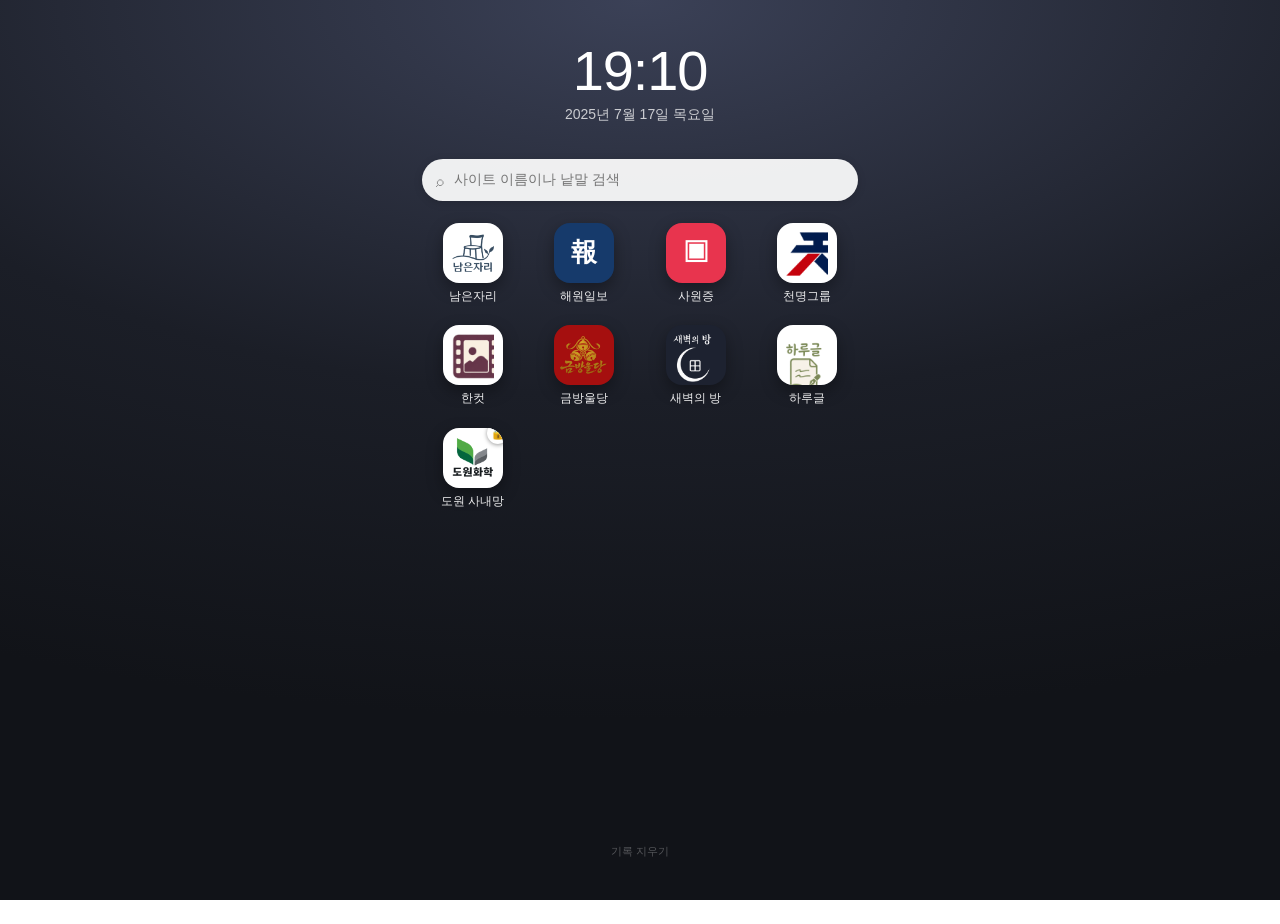
==== commit b128522a: "인물별 휴대폰을 각자 다른 주소(#/haneul·#/byeolkkot·#/oegolsu·#/gaudi)와 네 자리 번호로 잠금, 허브에서 '내 휴대폰' 뺌 - 번호: 하늘바라기 0" ====
--- a/site/index.html
+++ b/site/index.html
@@ -6,14 +6,14 @@
 <meta name="robots" content="noindex, nofollow, noarchive">
 <meta name="theme-color" content="#111318">
 <title>홈</title>
-<link rel="stylesheet" href="assets/style.css?v=202611250617">
+<link rel="stylesheet" href="assets/style.css?v=202611250704">
 </head>
 <body>
 <div id="app"></div>
 <div id="toast" role="status" aria-live="polite"></div>
 <noscript>자바스크립트를 켜야 볼 수 있습니다.</noscript>
-<script src="assets/data.js?v=202611250617"></script>
-<script src="assets/photos.js?v=202611250617"></script>
-<script src="assets/app.js?v=202611250617"></script>
+<script src="assets/data.js?v=202611250704"></script>
+<script src="assets/photos.js?v=202611250704"></script>
+<script src="assets/app.js?v=202611250704"></script>
 </body>
 </html>
--- a/site/assets/style.css
+++ b/site/assets/style.css
@@ -379,33 +379,10 @@
 body.b-dev { background: #2a2c31; }
 .phone { min-height: 100vh; color: #111; background: #f6f6f7; position: relative; overflow: hidden; }
 .sbar { display: flex; justify-content: space-between; padding: 6px 18px 4px; font-size: 12px; font-weight: 600; position: relative; z-index: 3; }
-.phone.lock .sbar, .phone .home ~ .sbar { color: #fff; }
-.lock .sbar { color: #fff; position: absolute; left: 0; right: 0; }
-.ls-wall { min-height: 100vh; padding: 70px 24px 90px; color: #fff; text-align: center; display: flex; flex-direction: column; align-items: center; }
+.phone .home ~ .sbar { color: #fff; }
 .flowers { background: radial-gradient(circle at 25% 30%, #f6c6d0 0 8%, transparent 9%), radial-gradient(circle at 70% 22%, #f9e4a8 0 6%, transparent 7%), radial-gradient(circle at 60% 70%, #f2b6c4 0 10%, transparent 11%), radial-gradient(circle at 20% 80%, #d7e8b5 0 7%, transparent 8%), linear-gradient(170deg, #7d8e6a, #4b5a45 70%, #2e372b); }
-.sea-photo { background: linear-gradient(rgba(0, 0, 0, .25), rgba(0, 0, 0, .1) 40%, rgba(0, 0, 0, .45)), url(../img/S2-WALL.jpg) center / cover; }
 .sea { background: linear-gradient(180deg, #8fb4cf 0%, #6f98b8 38%, #3e6f93 40%, #24506f 70%, #173245 100%); }
 .plain { background: linear-gradient(180deg, #232631, #12141a); }
-.ls-clock { font-size: 64px; font-weight: 200; line-height: 1; }
-.ls-date { font-size: 14px; opacity: .85; margin-top: 6px; }
-.ls-noti { margin-top: 18px; padding: 8px 14px; border-radius: 14px; background: rgba(255, 255, 255, .2); font-size: 12px; backdrop-filter: blur(6px); }
-.ls-msg { margin: auto 0 10px; font-size: 14px; opacity: .9; }
-.ls-back { display: inline-block; margin-top: 18px; font-size: 13px; color: rgba(255, 255, 255, .7); }
-.pat { width: 260px; max-width: 80vw; touch-action: none; }
-.pat svg { width: 100%; display: block; }
-.pat-dot { fill: rgba(255, 255, 255, .55); transition: r .1s; }
-.pat-dot.on { fill: #fff; r: 15; }
-.pat-line { fill: none; stroke: rgba(255, 255, 255, .85); stroke-width: 6; stroke-linecap: round; stroke-linejoin: round; }
-.pat.bad .pat-line { stroke: #ff6b6b; }
-.shake { animation: shake .4s; }
-@keyframes shake { 20%, 60% { transform: translateX(-10px); } 40%, 80% { transform: translateX(10px); } }
-.pinpad { width: 270px; }
-.pin-dots { display: flex; justify-content: center; gap: 16px; margin-bottom: 22px; }
-.pin-dots i { width: 13px; height: 13px; border-radius: 50%; border: 1.5px solid #fff; }
-.pin-dots i.on { background: #fff; }
-.pin-keys { display: grid; grid-template-columns: repeat(3, 1fr); gap: 14px 22px; }
-.pin-keys button { aspect-ratio: 1; border-radius: 50%; border: 0; background: rgba(255, 255, 255, .18); color: #fff; font-size: 26px; font-weight: 300; backdrop-filter: blur(4px); }
-.pin-keys button:active { background: rgba(255, 255, 255, .45); }
 .home { min-height: 100vh; padding: 60px 24px; margin-top: -26px; display: flex; flex-direction: column; }
 .home-grid { display: grid; grid-template-columns: repeat(4, 1fr); gap: 22px 8px; color: #fff; font-size: 11.5px; text-align: center; text-shadow: 0 1px 3px rgba(0, 0, 0, .5); }
 .home-grid a { display: flex; flex-direction: column; align-items: center; gap: 6px; }
@@ -417,7 +394,6 @@
 .ic.rec { background: #e9504c; }
 .ic.web.s1 { background: #56635a; font-size: 18px; }
 .ic.web.s10 { background: #1d2230; }
-.home .ls-back { margin-top: auto; text-align: center; }
 .d-app { background: #fff; min-height: calc(100vh - 26px); }
 .d-bar { position: sticky; top: 0; z-index: 4; display: grid; grid-template-columns: 40px 1fr 40px; align-items: center; padding: 8px 6px; background: rgba(255, 255, 255, .96); border-bottom: 1px solid #eee; text-align: center; }
 .d-bar a { font-size: 26px; line-height: 1; color: #2bb39a; }
@@ -487,27 +463,11 @@
 .p-s3 .crack path { stroke-width: .8; stroke: rgba(255, 255, 255, .35); }
 .p-s3.in .crack path { stroke: rgba(120, 130, 140, .35); }
 
-.locker { min-height: 100vh; padding: 50px 22px; color: #e6e8ec; text-align: center; background: linear-gradient(#3a3e47, #23262c); }
-.lk-door { margin: 0 auto 24px; width: 210px; height: 270px; border-radius: 6px; background: linear-gradient(90deg, #8b919c, #b4bac4 40%, #8b919c); box-shadow: inset 0 0 0 6px #7a808b, 0 18px 40px rgba(0, 0, 0, .5); position: relative; }
-.lk-door::before { content: ""; position: absolute; left: 30px; right: 30px; top: 30px; height: 70px; background: repeating-linear-gradient(#6f7580 0 4px, transparent 4px 12px); }
-.lk-plate { position: absolute; left: 50%; top: 120px; transform: translateX(-50%); background: #f4f1e6; color: #333; font-size: 12px; padding: 4px 10px; border-radius: 2px; white-space: nowrap; }
-.lk-hole { position: absolute; right: 26px; top: 160px; width: 16px; height: 16px; border-radius: 50%; background: #3a3e47; box-shadow: inset 0 2px 3px #000; }
-.locker p { font-size: 14px; opacity: .8; }
-.locker .btn { background: #e6e8ec; color: #23262c; margin-top: 10px; }
-.locker.open h2 { font-size: 18px; font-weight: 500; margin-bottom: 20px; }
-.lk-phones { display: grid; grid-template-columns: 1fr 1fr; gap: 14px; }
-.lk-ph { display: flex; flex-direction: column; align-items: center; padding: 16px 8px; border-radius: 14px; background: rgba(255, 255, 255, .06); }
-.lk-scr { width: 70px; height: 130px; border-radius: 12px; display: grid; place-items: center; font-size: 22px; margin-bottom: 10px; }
-.lk-ph.white .lk-scr { background: #111; box-shadow: 0 0 0 5px #f3f1ea; }
-.lk-ph.dark .lk-scr { background: #111; box-shadow: 0 0 0 5px #2b2d33; }
-.lk-ph b { font-size: 14px; font-weight: 500; }
-.lk-ph small { font-size: 11px; opacity: .6; margin-top: 4px; }
 .case { margin: 22px 0 0; text-align: left; font-size: 13px; background: rgba(255, 255, 255, .06); border-radius: 10px; padding: 10px 14px; }
 .case summary { cursor: pointer; }
 .case-ph { display: grid; grid-template-columns: 1fr 1fr; gap: 10px; margin-top: 10px; }
 .case-front { aspect-ratio: 3 / 4; background: url(../img/S2-WALL.jpg) center / cover; border-radius: 3px; display: grid; place-items: center; font-size: 11px; color: rgba(255, 255, 255, .8); }
 .case-back { aspect-ratio: 3 / 4; background: #f7f4ec; color: #2b2b2b; border-radius: 3px; display: grid; place-items: center; text-align: center; font-size: 15px; line-height: 1.6; font-family: var(--serif); }
-.lk-note { margin-top: 18px; font-size: 12px !important; opacity: .5 !important; }
 
 .s9-more { width: calc(100% - 20px); margin: 10px; background: #fff; border: 1px solid #e5e7eb; border-radius: 10px; color: #555; font-size: 14px; cursor: pointer; }
 .s9-more.loading { color: #9aa0aa; }
@@ -603,12 +563,8 @@
 .bub .b-img { display: block; width: 100%; max-width: 220px; border-radius: 10px; margin: 2px 0 6px; }
 
 /* ── 4 휴대폰 (S12~S15) · 주소창 · 보안 폴더 · S16 ── */
-.hub-me { margin: -14px 0 18px; }
-.hub-sec, .home-sec { font-size: 12px; letter-spacing: .08em; opacity: .75; margin: 0 2px 8px; }
+.home-sec { font-size: 12px; letter-spacing: .08em; opacity: .75; margin: 0 2px 8px; }
 .home-sec { color: #fff; text-shadow: 0 1px 3px rgba(0, 0, 0, .5); margin: 26px 0 12px; }
-.hub-phones { display: grid; grid-template-columns: repeat(4, 1fr); gap: 8px; }
-.hub-phones a { display: flex; flex-direction: column; align-items: center; gap: 4px; padding: 10px 4px; border-radius: 14px; background: rgba(255, 255, 255, .14); font-size: 12.5px; }
-.hub-phones span { font-size: 24px; }
 .addr { display: flex; align-items: center; gap: 8px; margin: 0 0 22px; padding: 9px 14px; border-radius: 99px; background: rgba(255, 255, 255, .92); color: #333; box-shadow: 0 2px 8px rgba(0, 0, 0, .15); }
 .addr span { opacity: .55; }
 .addr input { flex: 1; min-width: 0; border: 0; background: transparent; font-size: 14px; color: #222; outline: none; }
@@ -671,3 +627,11 @@
 .s16-ph div { font-size: 12px; color: #999; }
 .s16-main .post-x { padding: 16px; }
 .s16-f { text-align: center; font-size: 11px; color: #999; padding: 16px; }
+.p-lock { align-items: center; text-align: center; color: #fff; text-shadow: 0 1px 4px rgba(0, 0, 0, .35); }
+.pl-clock { font-size: 64px; font-weight: 200; line-height: 1; margin-top: 10px; }
+.pl-date { font-size: 14px; opacity: .85; margin-top: 6px; }
+.pl-form { margin-top: auto; width: 100%; max-width: 280px; padding: 20px 0 40px; }
+.pl-form p { font-size: 14px; }
+.pl-form input { letter-spacing: .6em; font-size: 22px; background: rgba(255, 255, 255, .9); border: 0; }
+.pl-form .btn { width: 100%; }
+.pl-form .login-err { color: #fff; background: rgba(200, 40, 50, .75); border-radius: 6px; padding: 4px 8px; text-shadow: none; }
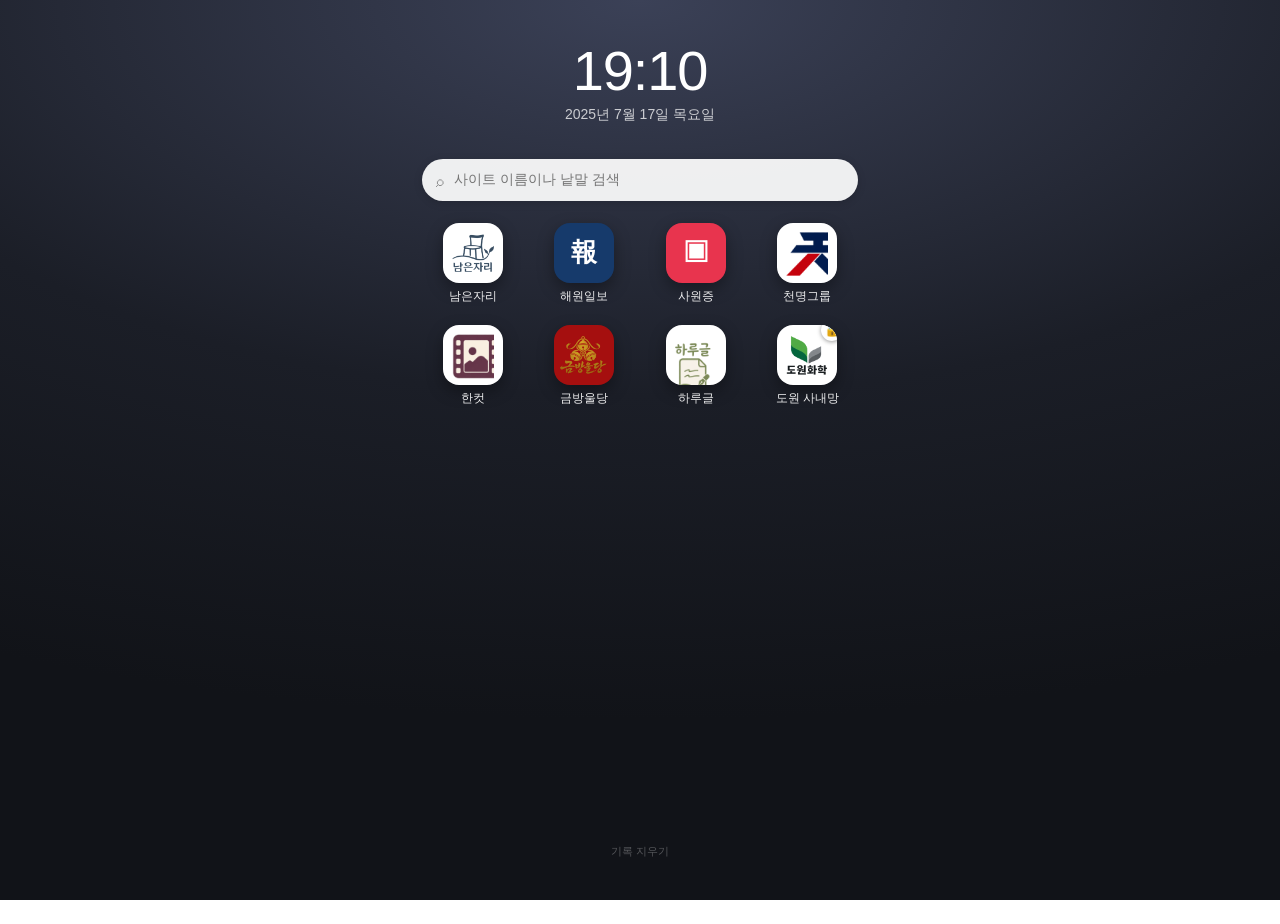
==== commit e87a4308: "시트 재동기화: S10·배경 라운지 삭제 반영, S17 도원화학 홈페이지 추가, 보류 이미지 4장 설치 - 시트에서 지운 글 338개·S10 새벽의 방·S9 배경 라운지 3곳을 사" ====
--- a/site/index.html
+++ b/site/index.html
@@ -6,14 +6,14 @@
 <meta name="robots" content="noindex, nofollow, noarchive">
 <meta name="theme-color" content="#111318">
 <title>홈</title>
-<link rel="stylesheet" href="assets/style.css?v=202611250704">
+<link rel="stylesheet" href="assets/style.css?v=202611251030">
 </head>
 <body>
 <div id="app"></div>
 <div id="toast" role="status" aria-live="polite"></div>
 <noscript>자바스크립트를 켜야 볼 수 있습니다.</noscript>
-<script src="assets/data.js?v=202611250704"></script>
-<script src="assets/photos.js?v=202611250704"></script>
-<script src="assets/app.js?v=202611250704"></script>
+<script src="assets/data.js?v=202611251030"></script>
+<script src="assets/photos.js?v=202611251030"></script>
+<script src="assets/app.js?v=202611251030"></script>
 </body>
 </html>
--- a/site/assets/style.css
+++ b/site/assets/style.css
@@ -204,25 +204,7 @@
 /* ── S10 새벽의 방 : 다크·저채도 ── */
 body.b-S10 { background: #0e1015; }
 .skin-S10 { background: #14161c !important; color: #b9bec9; }
-.s10-109 { position: sticky; top: 0; z-index: 10; background: #2a2620; color: #e6cf9c; padding: 8px 14px; font-size: 12.5px; border-bottom: 1px solid #3c352a; }
-.s10-109 b { display: block; font-size: 14px; color: #f3dfb0; }
-.s10-109 span { opacity: .85; }
-.s10-h { display: flex; justify-content: space-between; align-items: center; padding: 14px 16px 8px; }
-.s10-logo { font-size: 18px; color: #d4d8e0; letter-spacing: .05em; }
-.s10-logo::before { content: "☾ "; color: #7d8aa8; }
-.s10-acct { font-size: 12px; color: #7d8496; }
-.s10-tabs { font-size: 13.5px; border-bottom: 1px solid #23262f; }
-.s10-tabs a { color: #6d7384; }
-.s10-tabs a.on { color: #cfd4de; box-shadow: inset 0 -2px 0 #56607a; }
 .skin-S10 .bdesc { background: #181b22; color: #6d7384; border-color: #23262f; }
-.s10-r a, .s10-r.del { display: block; padding: 12px 16px; border-bottom: 1px solid #1f222a; }
-.s10-r.del { color: #535868; font-size: 13px; display: flex; justify-content: space-between; }
-.s10-r.del em { font-style: normal; font-size: 11px; }
-.s10-t { color: #c3c8d2; font-size: 14.5px; }
-.s10-t b { color: #7d8aa8; font-size: 12px; font-weight: 400; }
-.s10-m { font-size: 11.5px; color: #5d6373; margin-top: 2px; }
-.s10-ph { padding: 16px; border-bottom: 1px solid #23262f; }
-.s10-ph h1 { font-size: 17px; color: #d4d8e0; font-weight: 500; }
 .skin-S10 .post-x { color: #b9bec9; line-height: 1.8; }
 .skin-S10 .cms { border-color: #0e1015; }
 .skin-S10 .cm { border-color: #1f222a; }
@@ -235,8 +217,6 @@
 .skin-S10 .pager b { background: #3a4152; }
 .skin-S10 .th-list li a, .skin-S10 .me-list li a, .skin-S10 .pg-h, .skin-S10 .me-box { border-color: #1f222a; }
 .skin-S10 .note.sent { background: #1c2029; }
-.s10-ad { background: #191c23 !important; border-color: #2a2e38 !important; color: #9aa1b0 !important; }
-.s10-f { padding: 18px; font-size: 11px; text-align: center; color: #4d5260; }
 
 /* ── S6 금방울당 : 2000년대 점집 홈페이지 ── */
 body.b-S6 { background: #5a0000 url("data:image/svg+xml,%3Csvg xmlns='http://www.w3.org/2000/svg' width='40' height='40'%3E%3Ctext x='8' y='28' font-size='20' fill='%23700000'%3E%E5%8D%8D%3C/text%3E%3C/svg%3E"); }
@@ -393,7 +373,6 @@
 .ic.photo { background: linear-gradient(135deg, #f5a3b5, #f3d27a, #8dd3c7); }
 .ic.rec { background: #e9504c; }
 .ic.web.s1 { background: #56635a; font-size: 18px; }
-.ic.web.s10 { background: #1d2230; }
 .d-app { background: #fff; min-height: calc(100vh - 26px); }
 .d-bar { position: sticky; top: 0; z-index: 4; display: grid; grid-template-columns: 40px 1fr 40px; align-items: center; padding: 8px 6px; background: rgba(255, 255, 255, .96); border-bottom: 1px solid #eee; text-align: center; }
 .d-bar a { font-size: 26px; line-height: 1; color: #2bb39a; }
@@ -635,3 +614,24 @@
 .pl-form input { letter-spacing: .6em; font-size: 22px; background: rgba(255, 255, 255, .9); border: 0; }
 .pl-form .btn { width: 100%; }
 .pl-form .login-err { color: #fff; background: rgba(200, 40, 50, .75); border-radius: 6px; padding: 4px 8px; text-shadow: none; }
+
+/* S17 도원화학 홈페이지 */
+.s17-h { background: #fff; padding: 16px; display: flex; align-items: center; justify-content: space-between; gap: 10px; border-bottom: 1px solid #e3e8ef; }
+.s17-h img { height: 28px; display: block; }
+.s17-h span { font-size: 12px; color: #2b4c7e; }
+.s17-tabs { background: #2b4c7e; }
+.s17-tabs a { color: #dfe7f3; }
+.s17-tabs a.on { color: #fff; font-weight: 700; border-bottom-color: #fff; }
+.s17-main { background: #fff; min-height: 50vh; }
+.s17-hero { background: linear-gradient(135deg, #2b4c7e, #4f7fb8); color: #fff; padding: 28px 16px; }
+.s17-hero b { display: block; font-size: 20px; }
+.s17-hero span { font-size: 13px; opacity: .85; }
+.s17-list li a { display: block; padding: 13px 16px; border-bottom: 1px solid #eef1f5; }
+.s17-list em, .s17-ph em { display: block; font-style: normal; font-size: 11px; color: #2b4c7e; font-weight: 700; }
+.s17-list b { display: block; font-size: 15px; margin: 2px 0; }
+.s17-list span { font-size: 12px; color: #999; }
+.s17-ph { padding: 18px 16px 12px; border-bottom: 1px solid #eef1f5; }
+.s17-ph h1 { font-size: 19px; margin: 4px 0 6px; }
+.s17-ph div { font-size: 12px; color: #999; }
+.s17-main .post-x { padding: 16px; }
+.s17-f { text-align: center; font-size: 11px; color: #8a94a3; padding: 18px 16px; background: #f3f5f8; }
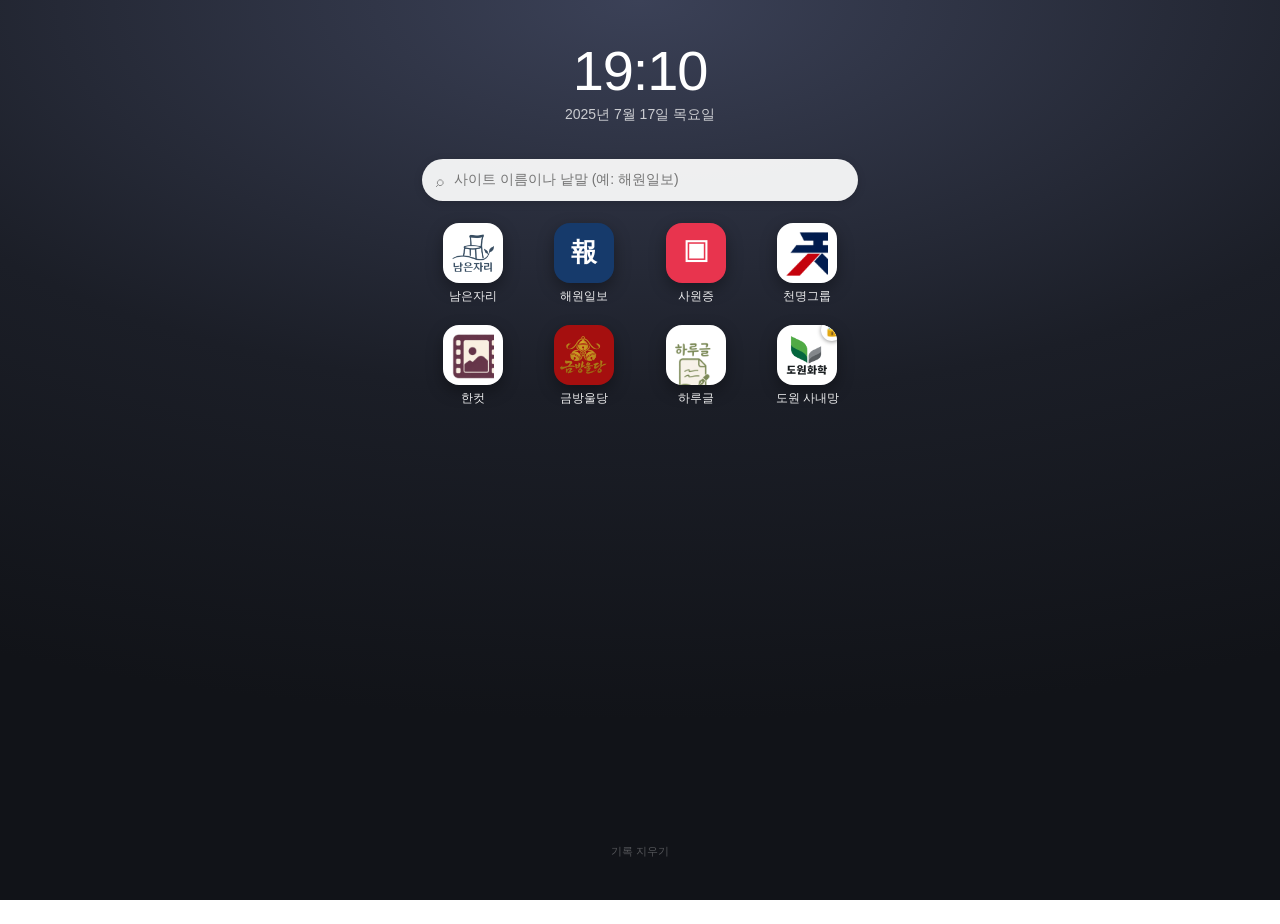
==== commit b5d6a1f2: "진행자 도구·오프라인·시트 동기화: 점검 페이지, 기록 지우기 QR, 소진·다음이 추억 - #/check: QR 화면 17개와 사진이 모두 뜨는지 자동 점검 (진행 화면 메뉴에 링" ====
--- a/site/index.html
+++ b/site/index.html
@@ -6,14 +6,14 @@
 <meta name="robots" content="noindex, nofollow, noarchive">
 <meta name="theme-color" content="#111318">
 <title>홈</title>
-<link rel="stylesheet" href="assets/style.css?v=202611251030">
+<link rel="stylesheet" href="assets/style.css?v=202611251400">
 </head>
 <body>
 <div id="app"></div>
 <div id="toast" role="status" aria-live="polite"></div>
 <noscript>자바스크립트를 켜야 볼 수 있습니다.</noscript>
-<script src="assets/data.js?v=202611251030"></script>
-<script src="assets/photos.js?v=202611251030"></script>
-<script src="assets/app.js?v=202611251030"></script>
+<script src="assets/data.js?v=202611251400"></script>
+<script src="assets/photos.js?v=202611251400"></script>
+<script src="assets/app.js?v=202611251400"></script>
 </body>
 </html>
--- a/site/assets/style.css
+++ b/site/assets/style.css
@@ -360,7 +360,6 @@
 .phone { min-height: 100vh; color: #111; background: #f6f6f7; position: relative; overflow: hidden; }
 .sbar { display: flex; justify-content: space-between; padding: 6px 18px 4px; font-size: 12px; font-weight: 600; position: relative; z-index: 3; }
 .phone .home ~ .sbar { color: #fff; }
-.flowers { background: radial-gradient(circle at 25% 30%, #f6c6d0 0 8%, transparent 9%), radial-gradient(circle at 70% 22%, #f9e4a8 0 6%, transparent 7%), radial-gradient(circle at 60% 70%, #f2b6c4 0 10%, transparent 11%), radial-gradient(circle at 20% 80%, #d7e8b5 0 7%, transparent 8%), linear-gradient(170deg, #7d8e6a, #4b5a45 70%, #2e372b); }
 .sea { background: linear-gradient(180deg, #8fb4cf 0%, #6f98b8 38%, #3e6f93 40%, #24506f 70%, #173245 100%); }
 .plain { background: linear-gradient(180deg, #232631, #12141a); }
 .home { min-height: 100vh; padding: 60px 24px; margin-top: -26px; display: flex; flex-direction: column; }
@@ -548,9 +547,6 @@
 .addr span { opacity: .55; }
 .addr input { flex: 1; min-width: 0; border: 0; background: transparent; font-size: 14px; color: #222; outline: none; }
 .home .addr { margin: 0 0 26px; }
-.home.dusk { background: linear-gradient(170deg, #3b4a6b, #6e5a7e 55%, #c98b7a); }
-.home.couple { background: radial-gradient(circle at 30% 25%, #ffd6e0 0 9%, transparent 10%), radial-gradient(circle at 70% 30%, #ffe8b0 0 7%, transparent 8%), linear-gradient(170deg, #f3a6b8, #b98bd8 60%, #6d6fb8); }
-.home.plain { background: linear-gradient(170deg, #5c6168, #33373d); }
 .home.sea-photo { background: linear-gradient(rgba(0, 0, 0, .2), rgba(0, 0, 0, .05) 40%, rgba(0, 0, 0, .4)), url(../img/S2-WALL.jpg) center / cover; }
 .home .case { color: #fff; background: rgba(0, 0, 0, .28); margin-top: auto; }
 .dday { text-align: center; color: #fff; text-shadow: 0 1px 3px rgba(0, 0, 0, .4); margin: -10px 0 18px; font-size: 14px; }
@@ -635,3 +631,86 @@
 .s17-ph div { font-size: 12px; color: #999; }
 .s17-main .post-x { padding: 16px; }
 .s17-f { text-align: center; font-size: 11px; color: #8a94a3; padding: 18px 16px; background: #f3f5f8; }
+
+/* 4 휴대폰 배경화면: 하늘바라기 별이 뜬 밤하늘 · 별꽃 해바라기 · 외골수 비 오는 밤의 우산 · 가우디 바름교 도면 */
+.home.w-star { background: linear-gradient(rgba(0,0,0,.05), rgba(0,0,0,.35)), url(../img/S12-WALL.jpg) center / cover; }
+.home.w-sun { background: linear-gradient(rgba(0,0,0,.28), rgba(0,0,0,.05) 35%, rgba(0,0,0,.35)), url(../img/S13-WALL.jpg) center 30% / cover; }
+.home.w-umb { background: linear-gradient(rgba(0,0,0,.25), rgba(0,0,0,.05) 40%, rgba(0,0,0,.45)), url(../img/S14-WALL.jpg) center / cover; }
+.home.w-bp { background: #132f52 url(../img/S15-WALL.svg) center bottom / cover; }
+
+/* 메일 앱 */
+.m-folders { display: flex; gap: 8px; padding: 10px 14px; border-bottom: 1px solid #eef0f3; background: #fff; }
+.m-folders a { flex: 1; text-align: center; padding: 8px 6px; border-radius: 18px; font-size: 13.5px; color: #555; background: #f3f5f8; }
+.m-folders a.on { background: #e3ecfb; color: #1a56c4; font-weight: 700; }
+.m-folders em { font-style: normal; font-size: 11px; color: #fff; background: #1a56c4; border-radius: 9px; padding: 1px 6px; margin-left: 2px; }
+.m-folders small { font-size: 11.5px; color: #888; margin-left: 2px; }
+.m-note { margin: 0; padding: 8px 16px; font-size: 12px; color: #8a6d1d; background: #fff8e5; border-bottom: 1px solid #f3e6bf; }
+.m-list li a { display: flex; gap: 12px; padding: 13px 16px; border-bottom: 1px solid #f1f2f4; align-items: flex-start; }
+.m-av { flex: none; width: 38px; height: 38px; border-radius: 50%; color: #fff; display: grid; place-items: center; font-weight: 700; font-size: 15px; }
+.m-av.big { width: 42px; height: 42px; font-size: 17px; }
+.m-row { flex: 1; min-width: 0; }
+.m-top { display: flex; justify-content: space-between; gap: 8px; align-items: baseline; }
+.m-top b { font-size: 14.5px; font-weight: 500; color: #333; overflow: hidden; white-space: nowrap; text-overflow: ellipsis; }
+.m-top time { flex: none; font-size: 11.5px; color: #999; }
+.m-subj { font-size: 14px; color: #444; margin-top: 1px; overflow: hidden; white-space: nowrap; text-overflow: ellipsis; }
+.m-row p { margin: 2px 0 0; font-size: 12.5px; color: #999; overflow: hidden; display: -webkit-box; -webkit-line-clamp: 2; -webkit-box-orient: vertical; line-height: 1.45; }
+.m-list li.unread .m-top b, .m-list li.unread .m-subj { font-weight: 700; color: #111; }
+.m-list li.unread .m-top time { color: #1a56c4; font-weight: 700; }
+.m-list li.unread a { background: #f7faff; }
+.m-clip { font-size: 12px; }
+.m-empty { text-align: center; padding: 70px 20px; color: #999; }
+.m-empty i { display: block; font-style: normal; font-size: 44px; margin-bottom: 10px; }
+.m-empty b { display: block; color: #666; font-size: 15px; }
+.m-empty p { font-size: 12.5px; margin: 4px 0 0; }
+.m-bar .m-tools { display: flex; gap: 16px; justify-content: flex-end; color: #777; }
+.m-bar .m-tools i { font-style: normal; font-size: 16px; }
+.m-view { padding: 6px 18px 30px; }
+.m-view h2 { font-size: 20px; line-height: 1.35; margin: 8px 0 8px; }
+.m-labels { margin-bottom: 14px; }
+.m-lb { display: inline-block; font-size: 11px; padding: 2px 8px; border-radius: 4px; background: #eef1f5; color: #666; }
+.m-lb.trash { background: #fde9e7; color: #b3412f; }
+.m-from { display: flex; gap: 10px; align-items: center; padding-bottom: 14px; border-bottom: 1px solid #f0f1f3; }
+.m-from > div { flex: 1; min-width: 0; }
+.m-from b { display: block; font-size: 15px; }
+.m-from small { font-size: 12px; color: #999; }
+.m-from time { font-size: 11.5px; color: #999; text-align: right; line-height: 1.4; }
+.m-body { padding-top: 16px; font-size: 15px; line-height: 1.8; color: #222; }
+.m-body p { margin: 0 0 1em; }
+.m-att { margin-top: 18px; border-top: 1px dashed #e3e6ea; padding-top: 12px; }
+.m-att-h { font-size: 12.5px; color: #777; margin-bottom: 8px; }
+.m-file { display: flex; gap: 10px; padding: 10px 12px; border: 1px solid #e6e9ee; border-radius: 10px; margin-bottom: 8px; background: #fafbfc; }
+.m-file i { font-style: normal; font-size: 20px; line-height: 1.3; }
+.m-file b { display: block; font-size: 13px; color: #1a56c4; }
+.m-file p { margin: 2px 0 0; font-size: 13.5px; line-height: 1.6; color: #333; }
+.m-reply { display: flex; gap: 10px; margin-top: 22px; }
+.m-reply span { flex: 1; text-align: center; padding: 10px; border: 1px solid #dde1e7; border-radius: 22px; font-size: 13.5px; color: #555; }
+
+/* 검색 더 보기 */
+.find h3 small { font-size: 12px; color: #999; font-weight: 400; margin-left: 4px; }
+.find-more { display: block; padding: 10px 16px; font-size: 13px; color: #3d7be0; }
+.find .hits a { color: #3d7be0; }
+
+/* 진행자 점검 · 기록 지우기 */
+.skin-chk { background: #f6f7f9; min-height: 100vh; }
+.chk { max-width: 560px; margin: 0 auto; padding: 22px 16px 40px; }
+.chk h1 { font-size: 22px; margin: 0 0 8px; }
+.chk > p { font-size: 14px; color: #555; line-height: 1.6; }
+.chk .btn { margin: 10px 0 14px; }
+.chk .btn.warn { background: #c0392b; }
+.chk-list li { display: flex; gap: 10px; align-items: center; padding: 10px 12px; background: #fff; border: 1px solid #e6e8ec; border-radius: 10px; margin-bottom: 6px; font-size: 14px; }
+.chk-list li em { margin-left: auto; font-style: normal; font-size: 11.5px; color: #999; text-align: right; }
+.chk-st { width: 20px; text-align: center; font-weight: 700; color: #bbb; }
+.chk-list li.ok .chk-st { color: #1e9e57; }
+.chk-list li.bad { border-color: #f1b7ae; background: #fff6f5; }
+.chk-list li.bad .chk-st, .chk-list li.bad em { color: #c0392b; }
+.chk-n { font-size: 12.5px !important; color: #888 !important; }
+.chk-frame { width: 390px; height: 600px; }
+
+/* 전송 실패 · 늦게 열리는 첨부 */
+.msg.fail .bub { opacity: .75; }
+.b-x { flex: none; align-self: center; width: 18px; height: 18px; border-radius: 50%; background: #e0453a; color: #fff; font-style: normal; font-size: 12px; font-weight: 700; display: grid; place-items: center; }
+.b-failnote { font-size: 11px; color: #e0453a; text-align: right; margin-top: 3px; }
+.m-file.dl { background: #f7f8fa; }
+.m-file.dl b { color: #555; }
+.m-prog { height: 4px; border-radius: 2px; background: #e3e7ee; margin-top: 6px; overflow: hidden; }
+.m-prog span { display: block; height: 100%; background: #3d7be0; transition: width .6s; }
